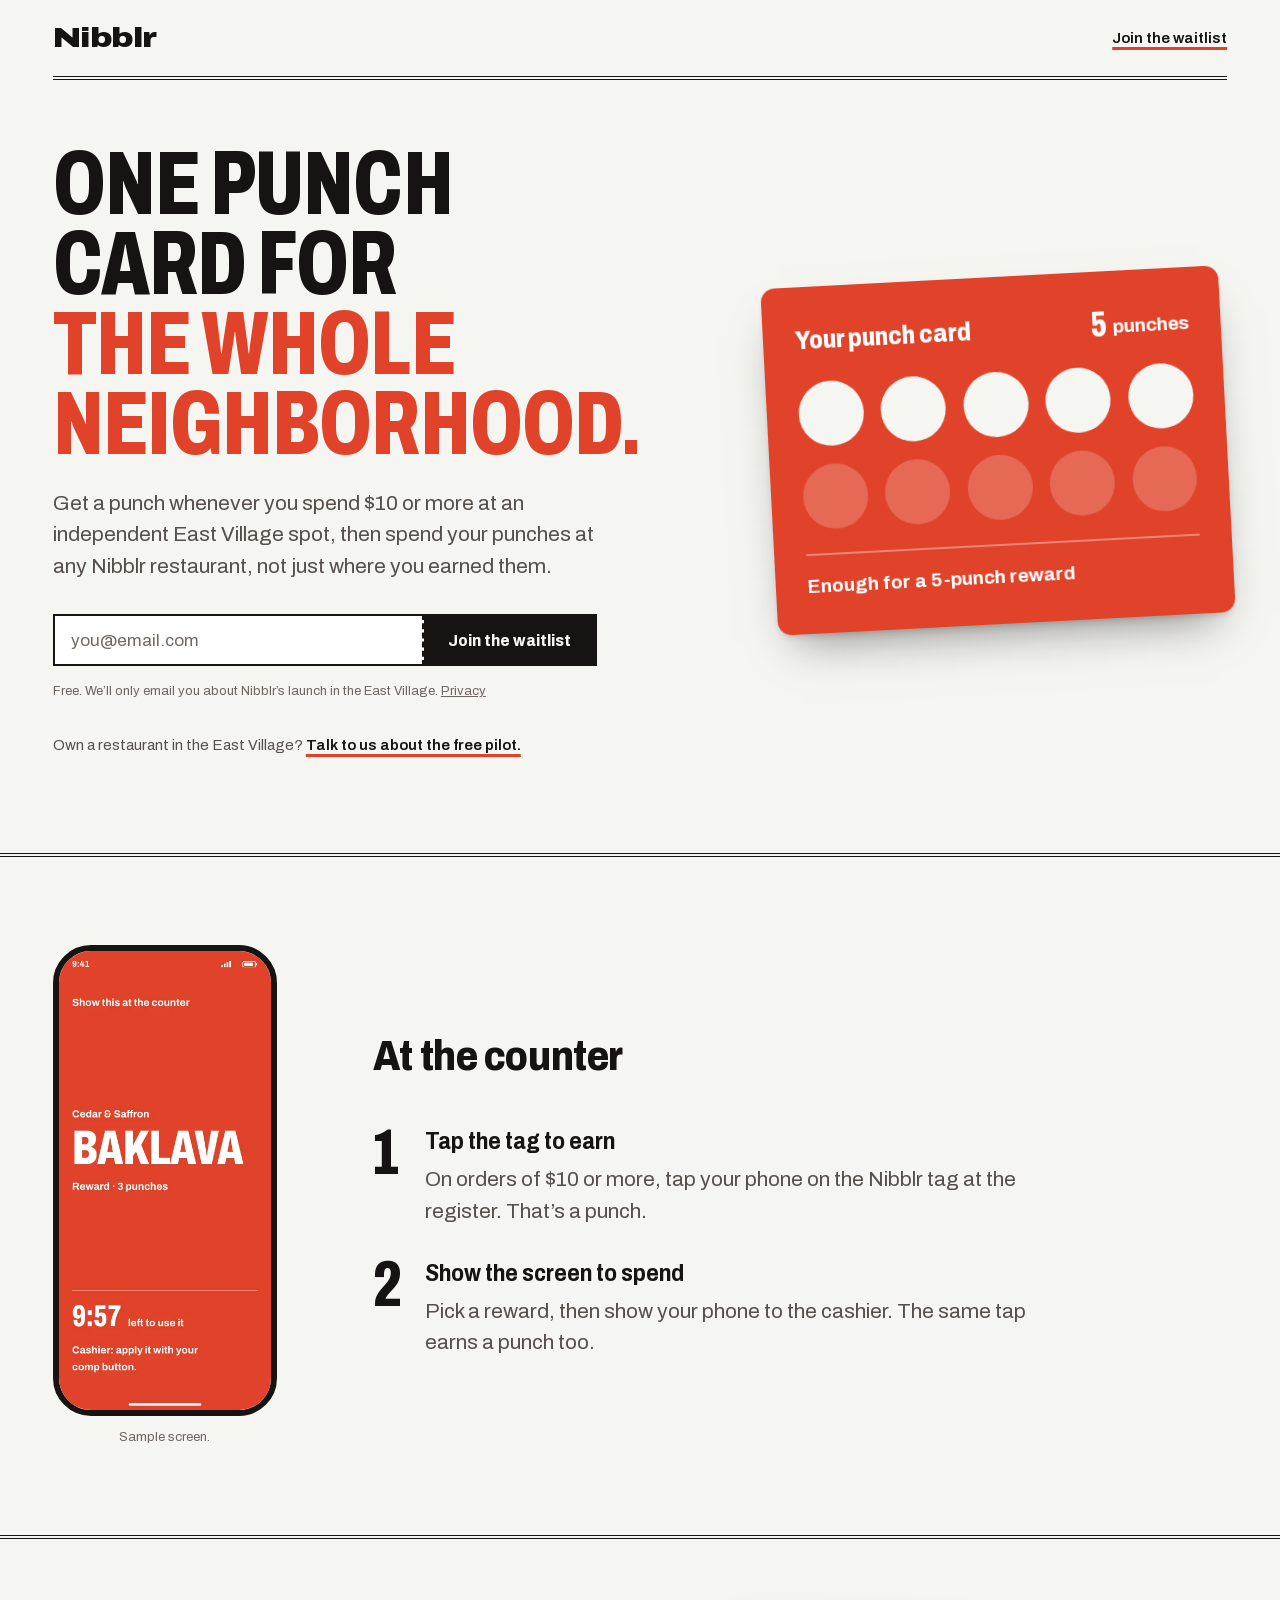
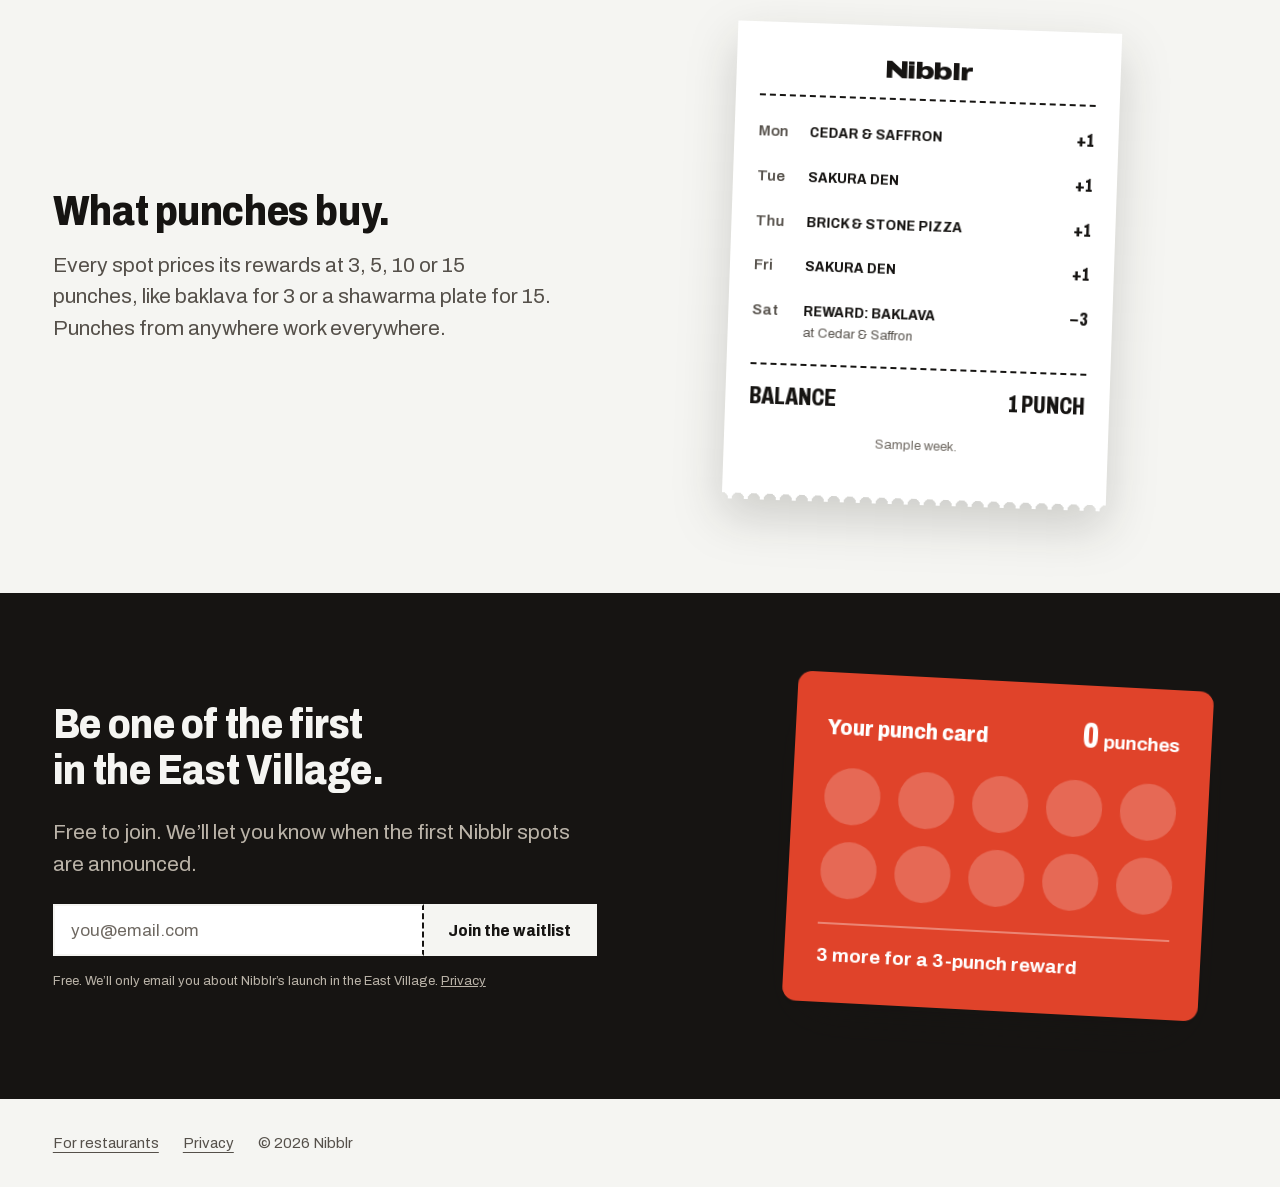
==== index.html @ 8cb753a4 "New share images for the homepage and restaurants page" ====
<!DOCTYPE html>
<html lang="en">
  <head>
    <meta charset="UTF-8" />
    <meta name="viewport" content="width=device-width, initial-scale=1.0" />
    <title>Nibblr — One punch card for the whole neighborhood</title>
    <link rel="icon" type="image/svg+xml" href="data:image/svg+xml,<svg xmlns='http://www.w3.org/2000/svg' viewBox='0 0 32 32'><rect width='32' height='32' rx='6' fill='%23e0432a'/><circle cx='11' cy='16' r='4.5' fill='%23f5f5f2'/><circle cx='21' cy='16' r='4.5' fill='%23f5f5f2' fill-opacity='.35'/></svg>" />
    <meta name="description" content="One punch card for the East Village's independent restaurants. Get a punch every visit and spend your punches at any Nibblr spot. Join the waitlist." />
    <meta property="og:type" content="website" />
    <meta property="og:url" content="https://joinnibblr.com/" />
    <meta property="og:title" content="Nibblr: one punch card for the whole neighborhood" />
    <meta property="og:description" content="Get a punch every visit and spend your punches at any Nibblr spot in the East Village. Join the waitlist." />
    <meta property="og:image" content="https://joinnibblr.com/share.png?v=3" />
    <meta property="og:image:width" content="1200" />
    <meta property="og:image:height" content="630" />
    <meta property="og:image:alt" content="Nibblr: one punch card for the whole neighborhood. A tomato-red punch card with 5 of 10 punches, enough for a 5-punch reward." />
    <meta name="twitter:card" content="summary_large_image" />
    <meta name="twitter:image:alt" content="Nibblr: one punch card for the whole neighborhood. A tomato-red punch card with 5 of 10 punches, enough for a 5-punch reward." />
    <meta name="theme-color" content="#f5f5f2" />
    <link rel="preload" href="fonts/archivo-var-latin.woff2" as="font" type="font/woff2" crossorigin />
    <link rel="stylesheet" href="site.css" />
  </head>
  <body>
    <svg width="0" height="0" style="position:absolute" aria-hidden="true">
      <defs>
        <symbol id="i-check" viewBox="0 0 24 24"><path d="M4.5 12.5l5 5 10-11" fill="none" stroke="currentColor" stroke-width="2.6" stroke-linecap="square"/></symbol>
        <symbol id="i-alert" viewBox="0 0 24 24"><g fill="none" stroke="currentColor" stroke-width="2.4"><circle cx="12" cy="12" r="9.5"/><path d="M12 6.5v7M12 16v2"/></g></symbol>
        <symbol id="i-arrow" viewBox="0 0 24 24"><path d="M4 12h15M13 6l6 6-6 6" fill="none" stroke="currentColor" stroke-width="2.4" stroke-linecap="square"/></symbol>
      </defs>
    </svg>

    <header class="wrap site-nav">
      <a class="wordmark" href="/">Nibblr</a>
      <a class="link" href="#waitlist">Join the waitlist</a>
    </header>

    <main>
      <section class="wrap hero" aria-labelledby="hero-title">
        <div class="hero-copy">
          <h1 class="t-display" id="hero-title">One punch card for <em>the whole neighborhood.</em></h1>
          <p class="t-lead">Get a punch whenever you spend $10 or more at an independent East Village spot, then spend your punches at any Nibblr restaurant, not just where you earned them.</p>

          <!-- Waitlist: email only, then one optional question, then a share link.
               Both steps post to Formspark in the background and share the sign-up's code. -->
          <div class="hero-form waitlist" id="waitlist" data-waitlist>
            <form class="waitlist-step wl-form" action="https://submit-form.com/71qjJs8oy" method="POST" novalidate>
              <p class="t-h4 wl-heading" hidden></p>
              <div>
                <label class="label visually-hidden" for="wl-email">Email</label>
                <div class="slip">
                  <input class="input" id="wl-email" type="email" name="email" autocomplete="email" placeholder="you@email.com" required />
                  <button class="btn btn-primary" type="submit">Join the waitlist</button>
                </div>
              </div>
              <!-- Spam honeypot: hidden from people, filled in by bots -->
              <input type="checkbox" name="_honeypot" style="display:none" tabindex="-1" autocomplete="off" />
              <p class="error-msg form-error" role="alert" hidden><svg aria-hidden="true"><use href="#i-alert"/></svg><span></span></p>
              <p class="t-fine">Free. We’ll only email you about Nibblr’s launch in the East Village. <a href="privacy.html">Privacy</a></p>
            </form>

            <form class="waitlist-step wl-spots" action="https://submit-form.com/71qjJs8oy" method="POST" novalidate hidden>
              <div class="notice" role="status">
                <span class="tick"><svg aria-hidden="true"><use href="#i-check"/></svg></span>
                <div><p class="t-h4">You’re in.</p><p class="t-small muted">One quick question to help us pick the first spots:</p></div>
              </div>
              <div class="field">
                <label class="label" for="wl-spots">Which East Village spots do you already go to?</label>
                <div class="slip">
                  <input class="input" id="wl-spots" type="text" name="spots" placeholder="Name 2 or 3" maxlength="300" required />
                  <button class="btn btn-primary" type="submit">Send</button>
                </div>
              </div>
              <p class="error-msg form-error" role="alert" hidden><svg aria-hidden="true"><use href="#i-alert"/></svg><span></span></p>
              <p><button class="link-button wl-skip" type="button">Skip</button></p>
            </form>

            <div class="waitlist-step wl-joined" hidden>
              <div class="notice" role="status">
                <span class="tick"><svg aria-hidden="true"><use href="#i-check"/></svg></span>
                <div><p class="t-h4">You’re all set.</p><p class="t-small muted">We’ll email you when the first spots are announced.</p></div>
              </div>
              <div class="field">
                <label class="label" for="wl-share">Invite friends who eat around here</label>
                <div class="slip">
                  <input id="wl-share" class="input wl-share-url" type="text" readonly />
                  <button class="btn btn-primary wl-share-button" type="button">Copy</button>
                </div>
              </div>
              <p><button class="link-button wl-reset" type="button">Not you? Sign up with a different email</button></p>
            </div>
          </div>

          <p class="hero-owner">Own a restaurant in the East Village? <a class="link" href="restaurants.html">Talk to us about the free pilot.</a></p>
        </div>

        <div class="hero-card">
          <button class="card-button" type="button" disabled aria-label="Add a punch to the sample card">
            <span class="punch-card is-tilted">
              <span class="pc-head"><span class="pc-title">Your punch card</span><span class="pc-count num"><b data-count>5</b>punches</span></span>
              <span class="pc-grid" aria-hidden="true">
                <span class="punch is-filled"></span><span class="punch is-filled"></span><span class="punch is-filled"></span><span class="punch is-filled"></span><span class="punch is-filled is-new is-showcase"></span>
                <span class="punch"></span><span class="punch"></span><span class="punch"></span><span class="punch"></span><span class="punch"></span>
              </span>
              <span class="pc-foot"><span data-foot>Enough for a 5-punch reward</span></span>
            </span>
          </button>
          <p class="visually-hidden" aria-live="polite" data-card-status>Sample punch card: 5 of 10 punches. Enough for a 5-punch reward.</p>
          <script>
            // The hero card plays the app's punch moment on load (one punch short, then the stamp lands,
            // the total rolls up and the footer crossfades), then lets visitors stamp it themselves:
            // any press on the card punches the next hole in order, up to a full card. Wording and timings
            // follow the app (see site.css tokens).
            (function () {
              var button = document.currentScript.previousElementSibling.previousElementSibling;
              var status = document.currentScript.previousElementSibling;
              var holes = Array.prototype.slice.call(button.querySelectorAll('.punch'));
              var count = button.querySelector('[data-count]');
              var foot = button.querySelector('[data-foot]');
              var tiers = [3, 5, 10, 15];
              var css = getComputedStyle(document.documentElement);
              var ms = function (name) { return parseFloat(css.getPropertyValue(name)); };
              var reduced = matchMedia('(prefers-reduced-motion: reduce)').matches;

              // Like the app: "Enough for…" when a punch has just reached a reward level; otherwise the next level.
              function footerFor(n, justLanded) {
                if (justLanded && tiers.indexOf(n) !== -1) return 'Enough for a ' + n + '-punch reward';
                var next = tiers.filter(function (t) { return t > n; })[0];
                return next ? (next - n) + ' more for a ' + next + '-punch reward' : 'Enough for any reward';
              }
              function rollTo(n) {
                count.innerHTML = '<span class="roll"><span class="roll-out">' + (n - 1) +
                  '</span><span class="roll-in">' + n + '</span></span>';
              }
              // The footer changes once the presses pause, so rapid taps show one change, not several.
              var footTimer = null;
              function settleFooter(n, wait) {
                clearTimeout(footTimer);
                footTimer = setTimeout(function () {
                  var text = footerFor(n, true);
                  if (foot.textContent === text) return;
                  foot.style.opacity = '0';
                  setTimeout(function () { foot.textContent = text; foot.style.opacity = '1'; }, ms('--dur-footer-crossfade') / 2);
                }, wait);
              }
              function describe(n) {
                return n >= holes.length ? 'Sample punch card is full: ' + n + ' punches. ' + footerFor(n, true) + '.'
                                         : 'Sample punch card: ' + n + ' of ' + holes.length + ' punches. ' + footerFor(n, true) + '.';
              }
              // Until the visitor's first tap, the next hole keeps glowing so the card reads as tappable.
              // After that it glows a few times: after each tap, and whenever the card is hovered or focused
              // (only if it isn't already glowing, so nothing restarts mid-glow).
              function invite() {
                var next = button.querySelector('.punch.is-next');
                if (!next || button.disabled) return;
                if (next.classList.contains('is-inviting') && next.getAnimations && next.getAnimations().length) return;
                next.classList.remove('is-inviting');
                void next.offsetWidth;
                next.classList.add('is-inviting');
              }
              function markNext(n) {
                holes.forEach(function (h, i) {
                  h.classList.toggle('is-next', i === n);
                  h.classList.remove('is-inviting');
                });
                invite();
              }
              button.addEventListener('pointerenter', invite);
              button.addEventListener('focus', invite);

              var punches = Number(count.textContent);

              // 1. The opening moment: start one short, then the stamp lands.
              count.textContent = String(punches - 1);
              foot.textContent = footerFor(punches - 1);
              var impact = ms('--delay-stamp-showcase') +
                (reduced ? ms('--dur-stamp-reduced') : ms('--dur-stamp-showcase') * ms('--stamp-impact'));
              var settled = ms('--delay-stamp-showcase') + (reduced ? ms('--dur-stamp-reduced') : ms('--dur-stamp-showcase'));
              setTimeout(function () { rollTo(punches); settleFooter(punches, 0); }, impact);

              // 2. Then the card is the visitor's to stamp.
              setTimeout(function () {
                button.disabled = false;
                markNext(punches);
              }, settled);

              button.classList.add('is-untapped');
              button.addEventListener('click', function () {
                button.classList.remove('is-untapped');
                if (punches >= holes.length) return;
                var hole = holes[punches];
                punches += 1;
                hole.classList.remove('is-showcase', 'is-new', 'is-tapped');
                void hole.offsetWidth; // restart the stamp
                hole.classList.add('is-filled', 'is-tapped');
                setTimeout(function () { rollTo(punches); }, reduced ? 0 : ms('--dur-stamp') * 0.5);
                settleFooter(punches, ms('--dur-footer-wait'));
                markNext(punches);
                status.textContent = describe(punches);
                if (punches >= holes.length) {
                  button.disabled = true;
                  button.setAttribute('aria-label', 'The sample punch card is full');
                }
              });
            })();
          </script>
        </div>
      </section>

      <section class="section how" aria-labelledby="how-title">
        <div class="wrap">
          <div class="how-grid">
            <div class="how-copy">
              <h2 class="t-h2" id="how-title">At the counter</h2>
              <ol class="steps">
                <li class="step">
                  <h3 class="t-menu">Tap the tag to earn</h3>
                  <p>On orders of $10 or more, tap your phone on the Nibblr tag at the register. That’s a punch.</p>
                </li>
                <li class="step">
                  <h3 class="t-menu">Show the screen to spend</h3>
                  <p>Pick a reward, then show your phone to the cashier. The same tap earns a punch too.</p>
                </li>
              </ol>
            </div>
            <figure class="screen-figure">
              <picture class="screen-slot">
                <img src="images/screen-reward.webp" width="390" height="844" loading="lazy" alt="Sample app screen: the counter screen, all tomato red, showing a Baklava reward from Cedar &amp; Saffron for 3 punches, 9:57 left to use it" />
              </picture>
              <figcaption class="t-fine">Sample screen.</figcaption>
            </figure>
          </div>
        </div>
      </section>

      <section class="section" aria-labelledby="rewards-title">
        <div class="wrap rewards">
          <div class="section-head">
            <h2 class="t-h2" id="rewards-title">What punches buy.</h2>
            <p class="t-lead">Every spot prices its rewards at 3, 5, 10 or 15 punches, like baklava for 3 or a shawarma plate for 15. Punches from anywhere work everywhere.</p>
          </div>
          <figure class="receipt-object" aria-label="Sample receipt: one diner’s week, four punches earned at three spots, three spent on baklava, balance 1 punch">
            <div class="receipt">
              <div class="receipt-head"><span class="wordmark" aria-hidden="true">Nibblr</span></div>
              <table class="receipt-lines"><tbody>
                <tr><td class="day">Mon</td><td class="item">Cedar &amp; Saffron</td><td class="amt num">+1</td></tr>
                <tr><td class="day">Tue</td><td class="item">Sakura Den</td><td class="amt num">+1</td></tr>
                <tr><td class="day">Thu</td><td class="item">Brick &amp; Stone Pizza</td><td class="amt num">+1</td></tr>
                <tr><td class="day">Fri</td><td class="item">Sakura Den</td><td class="amt num">+1</td></tr>
                <tr class="is-reward"><td class="day">Sat</td><td class="item">Reward: Baklava<small>at Cedar &amp; Saffron</small></td><td class="amt num">−3</td></tr>
              </tbody></table>
              <p class="receipt-total"><span>Balance</span><span class="num">1 punch</span></p>
              <p class="receipt-foot">Sample week.</p>
            </div>
          </figure>
        </div>
      </section>

      <section class="band" aria-labelledby="closing-title">
        <div class="wrap band-inner">
          <div class="band-copy">
            <h2 class="t-h2" id="closing-title">Be one of the first in the East Village.</h2>
            <p class="t-lead muted">Free to join. We’ll let you know when the first Nibblr spots are announced.</p>
            <div class="band-form waitlist" id="waitlist-band" data-waitlist>
            <form class="waitlist-step wl-form" action="https://submit-form.com/71qjJs8oy" method="POST" novalidate>
              <div>
                <label class="label visually-hidden" for="band-email">Email</label>
                <div class="slip">
                  <input class="input" id="band-email" type="email" name="email" autocomplete="email" placeholder="you@email.com" required />
                  <button class="btn btn-primary" type="submit">Join the waitlist</button>
                </div>
              </div>
              <!-- Spam honeypot: hidden from people, filled in by bots -->
              <input type="checkbox" name="_honeypot" style="display:none" tabindex="-1" autocomplete="off" />
              <p class="error-msg form-error" role="alert" hidden><svg aria-hidden="true"><use href="#i-alert"/></svg><span></span></p>
              <p class="t-fine">Free. We’ll only email you about Nibblr’s launch in the East Village. <a href="privacy.html">Privacy</a></p>
            </form>

            <form class="waitlist-step wl-spots" action="https://submit-form.com/71qjJs8oy" method="POST" novalidate hidden>
              <div class="notice" role="status">
                <span class="tick"><svg aria-hidden="true"><use href="#i-check"/></svg></span>
                <div><p class="t-h4">You’re in.</p><p class="t-small muted">One quick question to help us pick the first spots:</p></div>
              </div>
              <div class="field">
                <label class="label" for="band-spots">Which East Village spots do you already go to?</label>
                <div class="slip">
                  <input class="input" id="band-spots" type="text" name="spots" placeholder="Name 2 or 3" maxlength="300" required />
                  <button class="btn btn-primary" type="submit">Send</button>
                </div>
              </div>
              <p class="error-msg form-error" role="alert" hidden><svg aria-hidden="true"><use href="#i-alert"/></svg><span></span></p>
              <p><button class="link-button wl-skip" type="button">Skip</button></p>
            </form>

            <div class="waitlist-step wl-joined" hidden>
              <div class="notice" role="status">
                <span class="tick"><svg aria-hidden="true"><use href="#i-check"/></svg></span>
                <div><p class="t-h4">You’re all set.</p><p class="t-small muted">We’ll email you when the first spots are announced.</p></div>
              </div>
              <div class="field">
                <label class="label" for="band-share">Invite friends who eat around here</label>
                <div class="slip">
                  <input id="band-share" class="input wl-share-url" type="text" readonly />
                  <button class="btn btn-primary wl-share-button" type="button">Copy</button>
                </div>
              </div>
              <p><button class="link-button wl-reset" type="button">Not you? Sign up with a different email</button></p>
            </div>
          </div>
          </div>
          <div class="band-card">
            <div class="punch-card is-tilted" role="img" aria-label="An empty Nibblr punch card, ready for its first punch">
              <div class="pc-head"><span class="pc-title">Your punch card</span><span class="pc-count num"><b>0</b>punches</span></div>
              <ol class="pc-grid" aria-hidden="true"><li class="punch"></li><li class="punch"></li><li class="punch"></li><li class="punch"></li><li class="punch"></li><li class="punch"></li><li class="punch"></li><li class="punch"></li><li class="punch"></li><li class="punch"></li></ol>
              <div class="pc-foot"><span>3 more for a 3-punch reward</span></div>
            </div>
          </div>
        </div>
      </section>
    </main>

    <footer class="site-foot">
      <div class="wrap">
        <a href="restaurants.html">For restaurants</a>
        <a href="privacy.html">Privacy</a>
        <span>© 2026 Nibblr</span>
      </div>
    </footer>

    <script>
      (function () {
        // Every sign-up form on the page ([data-waitlist]) shares this logic and stays in sync:
        // sign up in one and both show your share link.
        var widgets = Array.prototype.slice.call(document.querySelectorAll('[data-waitlist]'));
        var STORAGE_KEY = 'nibblr_waitlist_code';
        var email = '';
        var code = '';

        // A short random code per sign-up. It labels the rows in the sheet and
        // goes in the person's share link, so their friends' sign-ups point back to them.
        function newCode() {
          var alphabet = 'abcdefghjkmnpqrstuvwxyz23456789';
          var bytes = new Uint8Array(6);
          crypto.getRandomValues(bytes);
          var result = '';
          for (var i = 0; i < bytes.length; i++) result += alphabet[bytes[i] % alphabet.length];
          return result;
        }

        function storedCode() {
          try { return localStorage.getItem(STORAGE_KEY); } catch (e) { return null; }
        }

        // Who sent this visitor: a friend's code or a channel like flyer-1stave.
        function refFromLink() {
          var ref = new URLSearchParams(location.search).get('ref') || '';
          ref = ref.toLowerCase().replace(/[^a-z0-9-]/g, '').slice(0, 40);
          return ref === storedCode() ? '' : ref;
        }

        // A visible message for an empty or malformed field, next to the browser's own hint.
        function showInvalid(target, message) {
          var error = target.querySelector('.form-error');
          error.querySelector('span').textContent = message;
          error.hidden = false;
          var field = target.querySelector('.input:invalid');
          if (field) { field.setAttribute('aria-invalid', 'true'); field.focus(); }
        }

        // Posts to Formspark as JSON; the button shows progress and errors appear under it.
        function send(target, data, busyLabel) {
          var button = target.querySelector('button[type=submit]');
          var error = target.querySelector('.form-error');
          var errorText = error.querySelector('span');
          var label = button.textContent;
          button.disabled = true;
          button.setAttribute('aria-busy', 'true'); // looks busy, not unavailable
          button.textContent = busyLabel;
          error.hidden = true;
          return fetch(target.action, {
            method: 'POST',
            headers: { 'Content-Type': 'application/json', Accept: 'application/json' },
            body: JSON.stringify(data)
          })
            .then(function (response) {
              if (!response.ok) throw new Error('HTTP ' + response.status);
            })
            .finally(function () { button.removeAttribute('aria-busy'); })
            .catch(function (err) {
              errorText.textContent = "That didn't go through. Please try again, or email hello@joinnibblr.com.";
              error.hidden = false;
              button.disabled = false;
              button.textContent = label;
              throw err;
            });
        }

        function part(widget, name) { return widget.querySelector(name); }

        function showOnly(widget, step) {
          ['.wl-form', '.wl-spots', '.wl-joined'].forEach(function (name) {
            part(widget, name).hidden = name !== step;
          });
        }

        // Every form on the page switches to the share link.
        function showJoinedEverywhere(withCode) {
          widgets.forEach(function (widget) {
            var shareButton = part(widget, '.wl-share-button');
            part(widget, '.wl-share-url').value = 'https://joinnibblr.com/?ref=' + withCode;
            if (navigator.share) shareButton.textContent = 'Share';
            showOnly(widget, '.wl-joined');
            widget.classList.add('done');
          });
        }

        widgets.forEach(function (widget) {
          var form = part(widget, '.wl-form');
          var spotsForm = part(widget, '.wl-spots');
          var shareUrl = part(widget, '.wl-share-url');
          var shareButton = part(widget, '.wl-share-button');

          // Clear an error message as soon as the field is fixed.
          widget.querySelectorAll('.input').forEach(function (field) {
            field.addEventListener('input', function () {
              if (!field.validity.valid) return;
              field.removeAttribute('aria-invalid');
              var error = field.form && field.form.querySelector('.form-error');
              if (error) error.hidden = true;
            });
          });

          shareButton.addEventListener('click', function () {
            if (navigator.share) {
              navigator.share({ title: 'Nibblr', text: 'Join me on the Nibblr waitlist', url: shareUrl.value })
                .catch(function () {});
              return;
            }
            shareUrl.select();
            var copied = navigator.clipboard
              ? navigator.clipboard.writeText(shareUrl.value)
              : Promise.resolve(document.execCommand('copy'));
            copied.then(function () { shareButton.textContent = 'Copied'; }).catch(function () {});
          });

          form.addEventListener('submit', function (event) {
            event.preventDefault();
            if (!form.checkValidity()) {
              showInvalid(form, 'Enter your email address, like name@example.com.');
              return;
            }
            email = form.elements.email.value.trim();
            code = newCode();
            var data = { email: email, ref: refFromLink(), code: code };
            if (form.elements._honeypot.checked) data._honeypot = 'on';
            send(form, data, 'Joining…').then(function () {
              form.querySelector('button[type=submit]').textContent = 'Join the waitlist';
              form.querySelector('button[type=submit]').disabled = false;
              try { localStorage.setItem(STORAGE_KEY, code); } catch (e) {}
              // This form asks the follow-up question; any other form goes straight to the share link.
              widgets.forEach(function (other) {
                if (other === widget) return;
                part(other, '.wl-share-url').value = 'https://joinnibblr.com/?ref=' + code;
                showOnly(other, '.wl-joined');
                other.classList.add('done');
              });
              showOnly(widget, '.wl-spots');
              widget.classList.add('done');
              widget.scrollIntoView({ block: 'center', behavior: 'smooth' });
            }, function () {});
          });

          spotsForm.addEventListener('submit', function (event) {
            event.preventDefault();
            if (!spotsForm.checkValidity()) {
              showInvalid(spotsForm, 'Name a spot or two, or skip this question.');
              return;
            }
            var data = { email: email, code: code, spots: spotsForm.elements.spots.value.trim() };
            send(spotsForm, data, 'Sending…').then(function () { showJoinedEverywhere(code); }, function () {});
          });

          part(widget, '.wl-skip').addEventListener('click', function () {
            showJoinedEverywhere(code);
          });
        });

        // "Not you?": forget this browser's sign-up and show the forms again.
        widgets.forEach(function (widget) {
          part(widget, '.wl-reset').addEventListener('click', function () {
            try { localStorage.removeItem(STORAGE_KEY); } catch (e) {}
            email = ''; code = '';
            widgets.forEach(function (w) {
              w.querySelectorAll('form').forEach(function (f) { f.reset(); });
              w.querySelectorAll('.form-error').forEach(function (e) { e.hidden = true; });
              w.querySelectorAll('button[type=submit]').forEach(function (b) { b.disabled = false; });
              showOnly(w, '.wl-form');
              w.classList.remove('done');
            });
            widget.querySelector('.wl-form .input').focus();
          });
        });

        // A friend's share link (a 6-character code, unlike channel tags such as
        // flyer-1stave) gets a welcome above the first form.
        var invited = document.querySelector('.wl-heading');
        if (invited && !storedCode() && /^[a-z2-9]{6}$/.test(refFromLink())) {
          invited.textContent = "You're invited. Join the waitlist below.";
          invited.hidden = false;
        }

        // Already signed up on this browser: show their link instead of the forms.
        if (storedCode()) showJoinedEverywhere(storedCode());
      })();
    </script>

    <script>
      // The receipt prints once as it scrolls into view (see .is-printing in site.css):
      // the feed takes one step of --gap-receipt-line per printed line.
      (function () {
        var receipt = document.querySelector('.receipt-object');
        if (!receipt || !('IntersectionObserver' in window)) return;
        if (matchMedia('(prefers-reduced-motion: reduce)').matches) return;
        var parts = [receipt.querySelector('.receipt-head')]
          .concat(Array.prototype.slice.call(receipt.querySelectorAll('.receipt-lines tr')))
          .concat([receipt.querySelector('.receipt-total'), receipt.querySelector('.receipt-foot')]);
        var css = getComputedStyle(document.documentElement);
        var gap = parseFloat(css.getPropertyValue('--gap-receipt-line'));
        receipt.style.setProperty('--receipt-print-time', (parts.length * gap) + 'ms');
        receipt.classList.add('is-ready');
        var seen = new IntersectionObserver(function (entries) {
          if (!entries[0].isIntersecting) return;
          receipt.classList.add('is-printing');
          seen.disconnect();
        }, { threshold: 0.45 });
        seen.observe(receipt);
      })();
    </script>
    <!-- Cloudflare Web Analytics: counts visits, no cookies -->
    <script type="module" src="https://static.cloudflareinsights.com/beacon.min.js" data-cf-beacon='{"token": "28426744a4f84bf8960464baaa427e53"}'></script>
  </body>
</html>
---- site.css ----
/* Nibblr site styles. Tokens and components come from the Nibblr style guide
   (nibblr-app/nibblr-design). Change tokens there first, then copy them here. */

/* ==========================================================================
   NIBBLR DESIGN TOKENS · v1 · 2026-11-21
   Source of truth for every Nibblr page and the app. Build with these;
   never add raw values. If a token is missing, add it here first.
   ========================================================================== */

@font-face {
  font-family: "Archivo";
  font-style: normal;
  font-weight: 100 900;
  font-stretch: 62% 125%;
  font-display: swap;
  src: url("fonts/archivo-var-latin.woff2") format("woff2");
}

:root {
  color-scheme: light; /* the website is always paper and ink; dark tokens live in the style guide for the app */

  /* ── Colour primitives (never use these directly in components) ── */
  --tomato-500: #e0432a;   /* the brand: the punch card */
  --tomato-600: #c0361d;   /* tomato as small text on light */
  --tomato-300: #ff7a5c;   /* tomato as small text on dark */
  --paper-50:   #ffffff;
  --paper-100:  #f5f5f2;   /* newsprint white */
  --paper-200:  #ebebe7;
  --paper-300:  #d6d2c8;
  --ink-900:    #161412;   /* menu ink */
  --ink-800:    #1f1c19;
  --ink-850:    #0e0d0c;
  --ink-700:    #34302c;
  --ink-600:    #3a3631;
  --stone-600:  #55504a;
  --stone-500:  #6e6861;
  --stone-400:  #9a938a;
  --stone-300:  #bab3a8;
  --chalk-100:  #f3f1ea;
  --green-700:  #1d6b43;
  --green-300:  #5fc48c;
  --crimson-700:#a8261b;
  --crimson-300:#ff8a7a;

  /* ── Semantic colour · light (default) ── */
  --color-bg:            var(--paper-100);  /* page */
  --color-surface:       var(--paper-50);   /* inputs, raised panels */
  --color-sunk:          var(--paper-200);  /* disabled fields, code wells */
  --color-text:          var(--ink-900);    /* 17.0:1 on bg */
  --color-text-muted:    var(--stone-600);  /*  7.4:1 on bg */
  --color-text-subtle:   var(--stone-500);  /*  5.1:1 on bg · placeholders, fine print */
  --color-rule:          var(--ink-900);    /* ink rules, control borders */
  --color-rule-soft:     var(--paper-300);  /* hairlines inside lists */
  --color-brand:         var(--tomato-500); /* the card and one headline phrase only */
  --color-brand-text:    var(--tomato-600); /*  5.1:1 on bg · small tomato text */
  --color-on-brand:      var(--paper-50);   /*  4.2:1 · LARGE text only (≥24px, or ≥19px bold) */
  --color-action:        var(--ink-900);    /* primary button fill */
  --color-action-hover:  var(--ink-700);
  --color-on-action:     var(--paper-100);
  --color-band:          var(--ink-900);    /* ink band sections */
  --color-on-band:       var(--paper-100);
  --color-on-band-muted: var(--stone-300);
  --color-on-band-error: var(--crimson-300); /* error text on the ink band */
  --color-success:       var(--green-700);
  --color-danger:        var(--crimson-700);
  --color-focus:         var(--tomato-500); /* 3.9:1 on bg, meets 3:1 for focus rings */
  --punch-filled:        var(--paper-100);         /* an earned punch (same in dark mode) */
  --punch-empty:         rgb(255 255 255 / 0.2);   /* an open slot: a soft tint, no outline */
  --color-device:        var(--ink-900);       /* the flat bezel around app screenshots */
  --device-bezel:        6px;
  --color-on-brand-rule: rgb(255 255 255 / 0.35);  /* the rule above the card's footer line */
  --color-band-accent:   var(--tomato-300);        /* ticks and accents on the ink band */
  --color-band-action-hover: var(--paper-50);      /* primary button hover on the ink band */
  --shadow-card: 0 1.5rem 2.75rem -1.25rem rgb(22 20 18 / 0.5), 0 0.25rem 0.5rem -0.25rem rgb(22 20 18 / 0.25);

  /* ── Type ── */
  --font-sans: "Archivo", ui-sans-serif, system-ui, -apple-system, "Segoe UI", sans-serif;
  --font-code: ui-monospace, "SF Mono", Menlo, monospace;  /* documentation only: token names */
  --stretch-condensed: 68%;   /* headlines, menu caps */
  --stretch-semi:      86%;   /* menu items, buttons */
  --stretch-normal:    100%;  /* body */
  --stretch-wide:      125%;  /* wordmark only */

  --text-display: clamp(2.5rem, 1.2rem + 5.6vw, 6rem);     /* hero headline */
  --text-h1:      clamp(2.5rem, 1.7rem + 3.2vw, 4.25rem);   /* page title */
  --text-h2:      clamp(1.875rem, 1.5rem + 1.4vw, 2.625rem); /* section: sentence case, semi-condensed */
  --text-h3:      1.5rem;                                     /* group, card title */
  --text-h4:      1.125rem;                                   /* label-weight heading */
  --text-menu:    1.375rem;                                   /* reward rows, step titles */
  --text-lead:    clamp(1.125rem, 1.05rem + 0.35vw, 1.3125rem);
  --text-body:    1.0625rem;  /* 17px */
  --text-small:   0.9375rem;  /* 15px */
  --text-fine:    0.8125rem;  /* 13px */
  --text-wordmark:   1.75rem;                               /* nav wordmark */
  --text-card-title: clamp(var(--text-card), 6.4cqi, 1.875rem); /* "Your punch card": scales with the card itself, never below 19px */
  --text-card:       1.1875rem;  /* 19px bold: the smallest text allowed on tomato */
  --text-num-sm:  1.5rem;   /* compact card count */
  --text-num-md:  1.75rem;  /* menu prices */
  --text-num-lg:  2.25rem;  /* card count */
  --text-num-xl:  3.5rem;   /* step numbers */

  --leading-display: 0.88;
  --leading-heading: 0.95;
  --leading-snug:    1.2;
  --leading-body:    1.6;
  --leading-tight:   1.1;   /* card title */
  --leading-ui:      1.3;   /* label-weight headings */
  --leading-small:   1.5;   /* lead and small text */
  --leading-fine:    1.45;  /* fine print, tags */
  --leading-numeral: 0.82;  /* step numbers */

  --tracking-display: -0.01em;
  --tracking-wordmark:-0.02em;

  /* ── Space (4px base) ── */
  --space-1: 0.25rem;  /*   4 */
  --space-2: 0.5rem;   /*   8 */
  --space-3: 0.75rem;  /*  12 */
  --space-4: 1rem;     /*  16 */
  --space-5: 1.5rem;   /*  24 */
  --space-6: 2rem;     /*  32 */
  --space-7: 3rem;     /*  48 */
  --space-8: 4rem;     /*  64 */
  --space-9: 6rem;     /*  96 */
  --space-10: 8rem;    /* 128 */
  --space-section: clamp(3.5rem, 2.4rem + 4vw, 5.5rem); /* tightened 2026-11-22 */
  --gutter:        clamp(1.25rem, 0.5rem + 3.5vw, 4.5rem);
  --page-max:      75rem;   /* 1200 */
  --measure:       66ch;
  --measure-narrow: 34rem;  /* hero sub-line and sign-up form */

  /* ── Shape ── */
  --radius-0:    0;         /* controls, panels, menus: printed edges */
  --radius-card: 0.875rem;  /* the punch card (a real card has round corners) */
  --radius-card-sm: 0.625rem; /* the compact punch card */
  --radius-full: 999px;     /* punches */
  --radius-device: 2rem;    /* app screenshots: a phone screen's corners */
  --border-control: 2px solid var(--color-rule);
  --border-panel:   3px solid var(--color-rule);
  --rule-double:    4px double var(--color-rule);
  --rule-soft:      1px solid var(--color-rule-soft);
  --leader:         3px dotted var(--color-rule);
  --rule-perforation: 2px dashed var(--color-rule); /* order slip tear line */
  --border-tag:     1.5px solid currentColor;
  --focus-ring:     3px solid var(--color-focus);
  --focus-offset:   3px;   /* 2px on fields */
  --underline:      3px;   /* link underline thickness */
  --underline-offset: 0.28em;

  /* ── Punch card ── */
  --card-max:         34rem;
  --card-max-compact: 18rem;
  --card-max-phone:   20rem;  /* hero and closing cards on phones: room for the footer line at 19px */
  --card-pad:         clamp(1.25rem, 0.9rem + 1.6vw, 2rem);
  --card-pad-compact: var(--space-4);
  --punch-gap:        clamp(0.6rem, 0.35rem + 1vw, 1.1rem);
  --punch-gap-compact: var(--space-2);
  --card-tilt:        -3deg;  /* hero only */
  --card-tilt-band:    3deg;  /* closing card: leans the other way, so the page opens and closes in mirror */
  --card-max-band:    26rem;  /* closing card on desktop: a little smaller than the hero card */

  /* ── Receipt ── */
  --receipt-max:    24rem;
  --receipt-tilt:   2deg;     /* leans the other way from the card */
  --receipt-tooth:  16px;     /* width of one tear in the bottom edge */
  --shadow-receipt: 0 1.25rem 1.5rem rgb(22 20 18 / 0.18); /* drop-shadow, so it follows the torn edge */
  --gap-receipt-line:  140ms;  /* feed time per printed line: a steady rhythm */
  --dur-receipt-eject: 120ms;  /* the last bit of paper comes out a touch quicker */
  --dur-receipt-set:   420ms;  /* torn off and set down at its tilt */
  --delay-receipt:     150ms;  /* once it's in view */
  --shadow-receipt-printing: 0 0.5rem 0.75rem rgb(22 20 18 / 0.10); /* still in the printer: a shallow shadow */

  /* ── Icons ── */
  --icon-inline: 1.1em;    /* inside buttons and messages */
  --icon-md:     1.375rem; /* list ticks */
  --icon-lg:     1.5rem;   /* inside the success disc */
  --tick-disc:   2.75rem;  /* success disc */

  /* ── Controls ── */
  --control-h:    3.25rem;  /* 52px */
  --control-h-sm: 2.5rem;   /* 40px */
  --control-px:   1.5rem;

  /* ── Motion ── */
  --ease-out:   cubic-bezier(0.16, 1, 0.3, 1);   /* exponential out */
  --ease-stamp: var(--ease-out);                 /* its own name so the stamp can be tuned alone */
  --dur-fast:   140ms;
  --dur-base:   220ms;
  --dur-stamp:  420ms;
  /* The showcase stamp mirrors the app's punch moment (mobile/lib/constants/punch_animation_constants.dart) */
  --dur-stamp-showcase:   1500ms; /* stampTotal */
  --delay-stamp-showcase: 700ms;  /* the app's 500ms beat, plus time for the page to settle */
  --stamp-impact:         0.6;    /* impactAt (900ms) as a fraction of the stamp: count and footer update here */
  --dur-count-roll:       350ms;  /* countUpDuration */
  --dur-footer-crossfade: 360ms;  /* footerCrossfade: out over the first half, in over the second */
  --dur-stamp-reduced:    400ms;  /* reducedStampFade */
  --dur-footer-wait:      500ms;  /* the footer waits for presses to pause before it changes */
  --punch-next:           rgb(255 255 255 / 0.4); /* the bright peak of the pending glow */
  --dur-punch-pending:    1.6s;   /* a waiting punch gently pulses, as on the tag tap page (backend/static/tap.html) */
  --punch-pending-cycles: 3;      /* after the first tap, about 5 seconds, then it settles; before it, the glow repeats until tapped */
  --ease-in-cubic:  cubic-bezier(0.32, 0, 0.67, 0);
  --ease-out-cubic: cubic-bezier(0.33, 1, 0.68, 1);
  --opacity-disabled: 0.45;
  --opacity-busy:     0.8;
}


/* ==========================================================================
   BASE + COMPONENTS (all values come from the tokens above)
   ========================================================================== */
*, *::before, *::after { box-sizing: border-box; margin: 0; padding: 0; }
html { scroll-behavior: smooth; -webkit-text-size-adjust: 100%; }
@media (prefers-reduced-motion: reduce) { html { scroll-behavior: auto; } }
body {
  font-family: var(--font-sans);
  font-size: var(--text-body);
  line-height: var(--leading-body);
  font-stretch: var(--stretch-normal);
  background: var(--color-bg);
  color: var(--color-text);
  caret-color: var(--color-brand);
  -webkit-font-smoothing: antialiased;
  scrollbar-color: var(--color-text-subtle) var(--color-bg);
}
::selection { background: var(--color-text); color: var(--color-bg); }
h1, h2, h3, h4, p, li, figcaption { text-wrap: pretty; }
h1, h2 { text-wrap: balance; }
img, svg { display: block; max-width: 100%; }
a { color: inherit; }
:focus-visible { outline: var(--focus-ring); outline-offset: var(--focus-offset); }
.num { font-variant-numeric: tabular-nums lining-nums; }
.visually-hidden { position: absolute !important; width: 1px; height: 1px; overflow: hidden; clip: rect(0 0 0 0); white-space: nowrap; }
[hidden] { display: none !important; }

/* ── Type styles ── */
/* Condensed caps are the page's one shout: the hero (display) and page titles (h1) only. */
.t-display, .t-h1 {
  font-weight: 800;
  font-stretch: var(--stretch-condensed);
  text-transform: uppercase;
  letter-spacing: var(--tracking-display);
}
.t-display { font-size: var(--text-display); line-height: var(--leading-display); }
.t-h1      { font-size: var(--text-h1); line-height: var(--leading-heading); }
.t-display em, .t-h1 em { font-style: normal; color: var(--color-brand); }
/* Section headings speak at a normal volume: sentence case, semi-condensed, ink only. */
.t-h2 {
  font-size: var(--text-h2);
  line-height: var(--leading-tight);
  font-weight: 800;
  font-stretch: var(--stretch-semi);
  letter-spacing: var(--tracking-display);
}
.t-h2 em { font-style: normal; }
.t-h3 { font-size: var(--text-h3); line-height: var(--leading-snug); font-weight: 750; font-stretch: var(--stretch-semi); }
.t-h4 { font-size: var(--text-h4); line-height: var(--leading-ui); font-weight: 700; }
.t-menu { font-size: var(--text-menu); line-height: var(--leading-snug); font-weight: 700; font-stretch: var(--stretch-semi); }
.t-lead { font-size: var(--text-lead); line-height: var(--leading-small); }
.t-body { font-size: var(--text-body); }
.t-small { font-size: var(--text-small); line-height: var(--leading-small); }
.t-fine { font-size: var(--text-fine); line-height: var(--leading-fine); color: var(--color-text-subtle); }
.muted { color: var(--color-text-muted); }

/* ── Wordmark ── */
.wordmark {
  font-weight: 900;
  font-stretch: var(--stretch-wide);
  letter-spacing: var(--tracking-wordmark);
  font-size: var(--text-wordmark);
  line-height: 1;
  text-decoration: none;
  color: var(--color-text);
}

/* ── Links ── */
.link {
  color: var(--color-text);
  font-weight: 600;
  text-decoration: underline;
  text-decoration-color: var(--color-brand);
  text-decoration-thickness: var(--underline);
  text-underline-offset: var(--underline-offset);
  transition: text-decoration-color var(--dur-fast) var(--ease-out);
}
.link:hover { text-decoration-color: currentColor; }

/* ── Buttons ── */
.btn {
  display: inline-flex; align-items: center; justify-content: center; gap: var(--space-2);
  min-height: var(--control-h);
  padding: 0 var(--control-px);
  font: inherit;
  font-size: var(--text-body);
  font-weight: 750;
  font-stretch: var(--stretch-semi);
  line-height: 1;
  text-decoration: none;
  white-space: nowrap;
  border-radius: var(--radius-0);
  border: var(--border-control);
  cursor: pointer;
  transition: background-color var(--dur-fast) var(--ease-out), color var(--dur-fast) var(--ease-out), transform var(--dur-fast) var(--ease-out);
}
.btn:active:not(:disabled) { transform: translateY(1px); }
.btn-primary { background: var(--color-action); color: var(--color-on-action); border-color: var(--color-action); }
.btn-primary:hover:not(:disabled) { background: var(--color-action-hover); border-color: var(--color-action-hover); }
.btn-secondary { background: transparent; color: var(--color-text); border-color: var(--color-rule); }
.btn-secondary:hover:not(:disabled) { background: var(--color-action); color: var(--color-on-action); }
.btn-sm { min-height: var(--control-h-sm); padding: 0 var(--space-4); font-size: var(--text-small); }
.btn:disabled { opacity: var(--opacity-disabled); cursor: not-allowed; }
.btn[aria-busy="true"] { cursor: progress; opacity: var(--opacity-busy); }
.btn svg { width: var(--icon-inline); height: var(--icon-inline); }
/* On an ink band */
.band .btn-primary { background: var(--color-on-band); color: var(--color-band); border-color: var(--color-on-band); }
.band .btn-primary:hover { background: var(--color-band-action-hover); border-color: var(--color-band-action-hover); }

/* ── Fields ── */
.field { display: grid; gap: var(--space-2); }
.label { font-size: var(--text-small); font-weight: 700; }
.label .optional { font-weight: 400; color: var(--color-text-muted); }
.input {
  width: 100%;
  min-height: var(--control-h);
  padding: 0 var(--space-4);
  font: inherit;
  font-size: var(--text-body);
  color: var(--color-text);
  background: var(--color-surface);
  border: var(--border-control);
  border-radius: var(--radius-0);
  transition: outline-color var(--dur-fast) var(--ease-out);
}
.input::placeholder { color: var(--color-text-subtle); opacity: 1; }
.input:focus { outline: var(--focus-ring); outline-offset: 2px; }
.input:disabled { background: var(--color-sunk); border-color: var(--color-rule-soft); color: var(--color-text-subtle); cursor: not-allowed; }
.input[aria-invalid="true"] { border-color: var(--color-danger); box-shadow: inset 0 0 0 1px var(--color-danger); }
.hint { font-size: var(--text-fine); color: var(--color-text-muted); }
.error-msg { display: flex; gap: var(--space-2); align-items: flex-start; font-size: var(--text-small); font-weight: 600; color: var(--color-danger); }
.error-msg svg { flex: none; width: var(--icon-inline); height: var(--icon-inline); margin-top: 0.15em; }

/* ── Order slip: one field + its button, joined like a tear-off slip ── */
.slip { display: flex; }
.slip .input { flex: 1; min-width: 0; border-right: var(--rule-perforation); }
.slip .btn { border-left: 0; }
.slip .btn { flex: none; }
@media (max-width: 30rem) {
  .slip { flex-direction: column; gap: var(--space-3); }
  .slip .input { border-right: var(--border-control); }
  .slip .btn { border-left: var(--border-control); }
}

/* ── The punch card ── */
.punch-card {
  position: relative;
  width: 100%;
  max-width: var(--card-max);
  padding: var(--card-pad);
  background: var(--color-brand);
  color: var(--color-on-brand);
  border-radius: var(--radius-card);
  box-shadow: var(--shadow-card);
}
.punch-card { container-type: inline-size; }
.punch-card.is-tilted { transform: rotate(var(--card-tilt)); }
.pc-head { display: flex; justify-content: space-between; align-items: baseline; gap: var(--space-4); margin-bottom: var(--space-5); }
.pc-title { white-space: nowrap; font-size: var(--text-card-title); font-weight: 800; font-stretch: var(--stretch-semi); line-height: var(--leading-tight); }
.pc-count { font-size: var(--text-card); font-weight: 700; white-space: nowrap; }
.pc-count b { font-size: var(--text-num-lg); font-weight: 800; font-stretch: var(--stretch-condensed); line-height: 1; margin-right: 0.15em; }
.pc-grid { list-style: none; display: grid; grid-template-columns: repeat(5, 1fr); gap: var(--punch-gap); }
.punch {
  position: relative;
  aspect-ratio: 1;
  border-radius: var(--radius-full);
  background: var(--punch-empty);
}
.punch.is-filled { background: var(--punch-filled); }
.punch.is-new { animation: stamp var(--dur-stamp) var(--ease-stamp) both; }
@keyframes stamp {
  0%   { transform: scale(1.3) rotate(-6deg); opacity: 0.35; }
  100% { transform: scale(1) rotate(0); opacity: 1; }
}
/* Showcase stamp (website hero), timed like the app: the hole waits, the stamp falls from 1.8x
   (fading in), lands squashed at impact, then springs back; the card lifts, then presses. */
.punch.is-new.is-showcase {
  animation: stamp-showcase var(--dur-stamp-showcase) linear var(--delay-stamp-showcase) both;
}
@keyframes stamp-showcase {
  0%     { background: var(--punch-empty); transform: none; opacity: 1; }
  26.6%  { background: var(--punch-empty); transform: none; opacity: 1; }
  26.7%  { background: var(--punch-filled); transform: scale(1.8); opacity: 0; animation-timing-function: var(--ease-in-cubic); }
  60%    { background: var(--punch-filled); transform: scale(0.86); opacity: 1; animation-timing-function: var(--ease-out-cubic); }
  83.3%  { background: var(--punch-filled); transform: scale(1); opacity: 1; }
  100%   { background: var(--punch-filled); transform: scale(1); opacity: 1; }
}
.punch-card.is-tilted:has(.is-showcase) {
  animation: card-press var(--dur-stamp-showcase) var(--ease-out-cubic) var(--delay-stamp-showcase) both;
}
@keyframes card-press {
  0%    { transform: rotate(var(--card-tilt)); }
  55%   { transform: perspective(60rem) rotate(var(--card-tilt)) rotateX(-5deg) scale(1.025); }
  62%   { transform: perspective(60rem) rotate(var(--card-tilt)) scale(0.985); }
  83.3%, 100% { transform: rotate(var(--card-tilt)); }
}
@media (prefers-reduced-motion: reduce) {
  .punch-card.is-tilted:has(.is-showcase) { animation: none; }
  .punch.is-new.is-showcase { animation: stamp-reduced var(--dur-stamp-reduced) var(--ease-out) var(--delay-stamp-showcase) both; }
}
@keyframes stamp-reduced {
  from { background: var(--punch-filled); opacity: 0; }
  to   { background: var(--punch-filled); opacity: 1; }
}

/* The stampable hero card: the whole card is one button that punches the next hole, in order */
.card-button { display: block; width: 100%; padding: 0; border: 0; background: none; font: inherit; color: inherit; text-align: inherit; cursor: pointer; -webkit-tap-highlight-color: transparent; }
.card-button:disabled { cursor: default; }
.card-button > .punch-card { display: block; }
.card-button .pc-foot { display: flex; }
.card-button .pc-head { display: flex; }
.card-button .pc-grid { display: grid; }
.card-button .punch { display: block; transition: background-color var(--dur-fast) var(--ease-out); }
.card-button:focus-visible { outline: none; }
.card-button:focus-visible > .punch-card { outline: var(--focus-ring); outline-offset: var(--focus-offset); }
/* "Your next punch is waiting": the next hole glows (the same pending signal as the tag tap page)
   for a few cycles after the opening stamp, after each tap, and whenever the card is hovered or
   focused, then rests like any open hole. Each glow starts and ends at rest, so nothing snaps. */
.card-button:not(:disabled) .punch.is-next.is-inviting { animation: punch-pending var(--dur-punch-pending) ease-in-out var(--punch-pending-cycles); }
.card-button.is-untapped:not(:disabled) .punch.is-next.is-inviting { animation-iteration-count: infinite; } /* until the first tap */
@keyframes punch-pending { 0%, 100% { background: var(--punch-empty); } 50% { background: var(--punch-next); } }
@media (prefers-reduced-motion: reduce) { .card-button .punch.is-next.is-inviting { animation: none; } }
.punch.is-tapped { animation: stamp var(--dur-stamp) var(--ease-stamp) both; }
@media (prefers-reduced-motion: reduce) { .punch.is-tapped { animation: none; } }

/* The total rolls up at impact: the old number slides up and out as the new one comes in from below */
.roll { display: inline-grid; overflow: hidden; vertical-align: bottom; }
.roll > span { grid-area: 1 / 1; }
.roll-out { animation: roll-out var(--dur-count-roll) var(--ease-in-cubic) both; }
.roll-in  { animation: roll-in  var(--dur-count-roll) var(--ease-out-cubic) both; }
@keyframes roll-out { to   { transform: translateY(-80%); opacity: 0; } }
@keyframes roll-in  { from { transform: translateY(80%);  opacity: 0; } }
@media (prefers-reduced-motion: reduce) {
  .roll-out { animation-name: fade-out; } .roll-in { animation-name: fade-in; }
}
@keyframes fade-out { to { opacity: 0; } }
@keyframes fade-in  { from { opacity: 0; } }
[data-foot] { transition: opacity calc(var(--dur-footer-crossfade) / 2) var(--ease-out); }
@media (prefers-reduced-motion: reduce) { .punch.is-new { animation: none; } }
.pc-foot {
  display: flex; justify-content: space-between; gap: var(--space-4); align-items: baseline;
  margin-top: var(--space-5); padding-top: var(--space-4);
  border-top: 2px solid var(--color-on-brand-rule);
  font-size: var(--text-card); font-weight: 700;
}
.punch-card.is-compact { --card-pad: var(--card-pad-compact); --punch-gap: var(--punch-gap-compact); max-width: var(--card-max-compact); border-radius: var(--radius-card-sm); }
.punch-card.is-compact .pc-head { margin-bottom: var(--space-3); }
.punch-card.is-compact .pc-title { font-size: var(--text-card); }
.punch-card.is-compact .pc-count b { font-size: var(--text-num-sm); }

/* ── Menu: rewards priced in punches ── */
.menu { border-top: var(--border-panel); border-bottom: var(--border-panel); padding: var(--space-5) 0; }
.menu-title { margin-bottom: var(--space-4); }
.menu-list { list-style: none; display: grid; gap: var(--space-3); }
.menu-row { display: flex; align-items: baseline; gap: var(--space-3); }
.menu-row .leader { flex: 1; border-bottom: var(--leader); transform: translateY(-0.28em); min-width: var(--space-5); }
.menu-row .price { font-weight: 800; font-stretch: var(--stretch-condensed); font-size: var(--text-num-md); line-height: 1; }
.menu-row .price small { font-size: var(--text-small); font-weight: 600; font-stretch: var(--stretch-normal); margin-left: 0.25em; color: var(--color-text-muted); }
.menu-note { margin-top: var(--space-4); font-size: var(--text-small); color: var(--color-text-muted); }

/* ── Receipt: what one diner did, like a slip from the till (one ink, amounts in a right column) ── */
.receipt-object { width: 100%; max-width: var(--receipt-max); margin: 0; transform: rotate(var(--receipt-tilt)); filter: drop-shadow(var(--shadow-receipt)); }
.receipt {
  padding: var(--space-6) var(--space-5) var(--space-7);
  background: var(--color-surface);
  color: var(--color-text);
  /* the torn bottom edge */
  -webkit-mask: radial-gradient(circle at 50% 100%, transparent calc(var(--receipt-tooth) * 0.375), #000 calc(var(--receipt-tooth) * 0.375 + 0.5px)) bottom / var(--receipt-tooth) calc(var(--receipt-tooth) * 0.75) repeat-x, linear-gradient(#000, #000) top / 100% calc(100% - var(--receipt-tooth) * 0.7) no-repeat;
          mask: radial-gradient(circle at 50% 100%, transparent calc(var(--receipt-tooth) * 0.375), #000 calc(var(--receipt-tooth) * 0.375 + 0.5px)) bottom / var(--receipt-tooth) calc(var(--receipt-tooth) * 0.75) repeat-x, linear-gradient(#000, #000) top / 100% calc(100% - var(--receipt-tooth) * 0.7) no-repeat;
}
.receipt-head { display: grid; justify-items: center; gap: var(--space-1); padding-bottom: var(--space-4); margin-bottom: var(--space-3); border-bottom: var(--rule-perforation); text-align: center; }
.receipt-head .wordmark { font-size: var(--text-h3); }
.receipt-lines { width: 100%; border-collapse: collapse; font-size: var(--text-small); }
.receipt-lines td { padding-block: var(--space-2); vertical-align: baseline; }
.receipt-lines .day { width: 3.2rem; font-weight: 600; color: var(--color-text-muted); }
.receipt-lines .item { font-weight: 700; font-stretch: var(--stretch-semi); text-transform: uppercase; }
.receipt-lines .item small { display: block; font-size: var(--text-fine); font-weight: 400; font-stretch: var(--stretch-normal); text-transform: none; color: var(--color-text-muted); }
.receipt-lines .amt { text-align: right; white-space: nowrap; font-size: var(--text-h4); font-weight: 800; font-stretch: var(--stretch-condensed); }
.receipt-total { display: flex; justify-content: space-between; align-items: baseline; margin-top: var(--space-3); padding-top: var(--space-3); border-top: var(--rule-perforation); font-size: var(--text-h3); font-weight: 800; font-stretch: var(--stretch-condensed); text-transform: uppercase; }
.receipt-foot { margin-top: var(--space-4); font-size: var(--text-fine); color: var(--color-text-subtle); text-align: center; }
/* The receipt prints once when it scrolls into view, like a counter printer: it comes up out of a slot
   at its bottom edge, header first, at a steady feed; the last bit of paper ejects a touch quicker; then
   it's torn off and set down at its tilt as the shadow deepens. Only runs when the script has marked it
   ready; otherwise (or with reduced motion) the finished receipt simply shows. */
.receipt-object.is-ready { transform: none; filter: drop-shadow(var(--shadow-receipt-printing)); }
.receipt-object.is-ready .receipt { transform: translateY(100%); clip-path: inset(0 0 100% 0); }
.receipt-object.is-printing {
  animation: receipt-set var(--dur-receipt-set) var(--ease-out) calc(var(--delay-receipt) + var(--receipt-print-time) + var(--dur-receipt-eject)) both;
}
.receipt-object.is-printing .receipt {
  animation: receipt-rise calc(var(--receipt-print-time) + var(--dur-receipt-eject)) linear var(--delay-receipt) both;
}
@keyframes receipt-rise {
  0%   { transform: translateY(100%); clip-path: inset(0 0 100% 0); }
  86%  { transform: translateY(12%); clip-path: inset(0 0 12% 0); animation-timing-function: var(--ease-in-cubic); }
  100% { transform: none; clip-path: inset(0); }
}
@keyframes receipt-set {
  from { transform: none; filter: drop-shadow(var(--shadow-receipt-printing)); }
  to   { transform: rotate(var(--receipt-tilt)); filter: drop-shadow(var(--shadow-receipt)); }
}
@media (prefers-reduced-motion: reduce) {
  .receipt-object.is-ready { transform: rotate(var(--receipt-tilt)); filter: drop-shadow(var(--shadow-receipt)); animation: none; }
  .receipt-object.is-ready .receipt { transform: none; clip-path: none; animation: none; }
}
@media (max-width: 30rem) { .receipt-object { width: calc(100% - var(--space-3)); transform: rotate(calc(var(--receipt-tilt) / 2)); } }

/* ── Steps (numbered because order matters) ── */
.steps { list-style: none; display: grid; grid-template-columns: repeat(auto-fit, minmax(15rem, 1fr)); gap: var(--space-6) var(--space-7); counter-reset: step; }
.step { counter-increment: step; display: grid; grid-template-columns: calc(var(--text-num-xl) * 0.65) 1fr; column-gap: var(--space-4); align-items: start; }
.step::before {
  content: counter(step);
  grid-row: span 2;
  font-size: var(--text-num-xl); font-weight: 800; font-stretch: var(--stretch-condensed); line-height: var(--leading-numeral);
  color: var(--color-text);
}
.step h3 { margin-bottom: var(--space-2); }
.step p { color: var(--color-text-muted); max-width: 32ch; }

/* ── Terms list (checked) ── */
.terms { list-style: none; display: grid; gap: var(--space-3); }
.terms li { display: grid; grid-template-columns: var(--icon-md) 1fr; gap: var(--space-3); align-items: start; }
.terms svg { width: var(--icon-md); height: var(--icon-md); margin-top: 0.15rem; color: var(--color-brand-text); }
.terms strong { font-weight: 750; }
.band .terms svg { color: var(--color-band-accent); }

/* ── Notice (form success) ── */
.notice { display: grid; grid-template-columns: auto 1fr; gap: var(--space-4); align-items: start; padding: var(--space-5); border: var(--border-panel); background: var(--color-surface); }
.notice .tick { width: var(--tick-disc); height: var(--tick-disc); border-radius: var(--radius-full); background: var(--color-brand); color: var(--color-on-brand); display: grid; place-items: center; }
.notice .tick svg { width: var(--icon-lg); height: var(--icon-lg); }

/* ── Sample tag ── */
.tag-sample {
  display: inline-flex; align-items: center; gap: var(--space-2);
  padding: calc(var(--space-1) / 2) var(--space-2);
  border: var(--border-tag);
  font-size: var(--text-fine); font-weight: 700; line-height: var(--leading-fine);
  color: var(--color-text-muted);
}


/* ── Site nav ── */
.site-nav { display: flex; align-items: center; justify-content: space-between; gap: var(--space-4); padding-block: var(--space-5); border-bottom: var(--rule-double); }

/* ── Ink band ── */
.band { background: var(--color-band); color: var(--color-on-band); }
.band .muted { color: var(--color-on-band-muted); }
.band .t-display em, .band .t-h1 em { color: var(--color-brand); }

/* ==========================================================================
   HERO
   ========================================================================== */
.hero {
  display: grid;
  grid-template-columns: minmax(0, 1.15fr) minmax(0, 0.85fr);
  gap: var(--space-8) var(--space-9);
  align-items: center;
  padding-block: var(--space-8) var(--space-9);
}
.hero-copy .t-display { max-width: 11ch; }
.hero-copy .t-lead { margin-top: var(--space-5); max-width: var(--measure-narrow); color: var(--color-text-muted); }
.hero-form { margin-top: var(--space-6); max-width: var(--measure-narrow); display: grid; gap: var(--space-2); }
.hero-form .t-fine a { color: inherit; }
.hero-owner { margin-top: var(--space-6); font-size: var(--text-small); color: var(--color-text-muted); }
.hero-card { display: grid; justify-items: center; }
@media (max-width: 56rem) {
  /* Phones: the card sits between the headline and the sub-line, so it's in the first screen */
  .hero { grid-template-columns: 1fr; gap: var(--space-6); padding-block: var(--space-6) var(--space-8); }
  .hero-copy { display: contents; }
  .hero .t-display { order: 1; }
  .hero-card { order: 2; justify-items: start; padding-inline: var(--space-2); } /* keeps the tilted corners inside the margin */
  .hero-copy > :not(.t-display) { order: 3; margin-top: 0; }
  .hero-card .punch-card { border-radius: var(--radius-card-sm); max-width: var(--card-max-phone); --card-pad: var(--card-pad-compact); --punch-gap: var(--punch-gap-compact); }
  .hero-card .pc-head { margin-bottom: var(--space-3); }
  .hero-card .pc-title, .hero-card .pc-count, .hero-card .pc-foot { font-size: var(--text-card); }
  .hero-card .pc-count b { font-size: var(--text-num-sm); }
  .hero-card .pc-foot { margin-top: var(--space-3); padding-top: var(--space-3); }
}

/* ==========================================================================
   PAGE LAYOUT
   ========================================================================== */
.wrap { width: min(100% - 2 * var(--gutter), var(--page-max)); margin-inline: auto; }
.site-nav .link { font-size: var(--text-small); }

.section { padding-block: var(--space-section); border-top: var(--rule-double); }
.section-head { display: grid; gap: var(--space-4); max-width: 40rem; margin-bottom: var(--space-7); }
.section-head p { color: var(--color-text-muted); }

/* How it works: three numbered steps beside one app screen (the counter screen) */
.how-grid { display: grid; grid-template-columns: auto minmax(0, 1fr); gap: var(--space-9); align-items: center; }
.screen-figure { order: -1; margin: 0; display: grid; justify-items: center; gap: var(--space-3); width: 14rem; } /* the page zigzags: card right, phone left, receipt right */
.how-copy { display: grid; gap: var(--space-7); align-content: center; } /* the heading labels the phone beside it */
.how-grid .steps { grid-template-columns: 1fr; gap: var(--space-6); }
/* The steps are the product explanation: larger type fills the width without longer lines */
.how-grid .step h3 { font-size: var(--text-h3); }
.how-grid .step p { max-width: 40rem; font-size: var(--text-lead); line-height: var(--leading-small); }
.how-grid .step::before { font-size: calc(var(--text-num-xl) * 1.15); }
.screen-slot {
  display: block;
  width: 100%;
  max-width: 14rem;
  /* A whole phone screen in a flat ink bezel: drawn, not photographed (no notch, buttons or shadow) */
  border-radius: calc(var(--radius-device) + var(--device-bezel));
  border: var(--device-bezel) solid var(--color-device);
  background: var(--color-device);
  overflow: hidden;
}
.screen-slot img { display: block; width: 100%; height: auto; }
@media (max-width: 56rem) {
  .how-grid { grid-template-columns: 1fr; gap: var(--space-7); }
  .screen-figure { order: 0; }
  .screen-slot { max-width: 13rem; }
}

/* Spend anywhere: the headline's claim, proved by one diner's receipt */
.rewards { display: grid; grid-template-columns: minmax(0, 0.9fr) minmax(0, 1.1fr); gap: var(--space-8); align-items: center; }
.rewards .section-head { margin-bottom: 0; }
.rewards .receipt-object { justify-self: center; }
@media (max-width: 56rem) { .rewards { grid-template-columns: 1fr; gap: var(--space-7); } }

/* Closing ink band: the sign-up again, beside an empty card (the page opens and closes on the card) */
.band-inner { display: grid; grid-template-columns: minmax(0, 1.15fr) minmax(0, 0.85fr); gap: var(--space-9); align-items: center; padding-block: var(--space-section); }
.band-copy { display: grid; gap: var(--space-5); justify-items: start; }
.band-copy .t-h2 { max-width: 18ch; }
.band-copy .t-lead { max-width: 36rem; }
.band-form { width: 100%; max-width: var(--measure-narrow); display: grid; gap: var(--space-2); }
.band .input { border-color: var(--color-on-band); }
.band .slip .input { border-right: 2px dashed var(--color-band); } /* ink dashes between the two light surfaces, like the receipt */
@media (max-width: 30rem) { .band .slip .input { border-right: var(--border-control); border-color: var(--color-on-band); } } /* stacked: a plain edge */
.band .label { color: var(--color-on-band); }
.band .t-fine, .band .t-fine a, .band .link-button { color: var(--color-on-band-muted); }
.band .notice { color: var(--color-text); }
.band .notice .muted { color: var(--color-text-muted); } /* the notice is a light panel: use the light-surface grey */
.band .error-msg { color: var(--color-on-band-error); }
.band-card { display: grid; justify-items: center; }
.band-card .punch-card { --card-tilt: var(--card-tilt-band); max-width: var(--card-max-band); }
@media (max-width: 56rem) {
  .band-inner { grid-template-columns: 1fr; gap: var(--space-8); }
  .band-card { justify-items: start; padding-inline: var(--space-2); }
  .band-card .punch-card { max-width: var(--card-max-phone); --card-pad: var(--card-pad-compact); --punch-gap: var(--punch-gap-compact); border-radius: var(--radius-card-sm); }
  .band-card .pc-title, .band-card .pc-count, .band-card .pc-foot { font-size: var(--text-card); }
  .band-card .pc-count b { font-size: var(--text-num-sm); }
}

/* ==========================================================================
   RESTAURANTS PAGE: same parts, aimed at owners
   ========================================================================== */
/* The pilot's three promises, set like a printed strip between double rules */
.pilot-strip { list-style: none; display: flex; flex-wrap: wrap; gap: var(--space-1) var(--space-4); margin-top: var(--space-3); max-width: var(--measure-narrow); font-size: var(--text-small); font-weight: 700; } /* the reassurance line under the button, like the fine print under the diner form */
.pilot-strip li { display: inline-flex; align-items: center; gap: var(--space-2); }
.pilot-strip li + li::before { content: ""; width: 0.3em; height: 0.3em; border-radius: var(--radius-full); background: currentColor; }
.hero-actions { margin-top: var(--space-6); display: flex; flex-wrap: wrap; align-items: center; gap: var(--space-3) var(--space-5); }
.hero-actions a:not(.btn) { color: inherit; text-underline-offset: var(--underline-offset); }
/* The rewards section sits opposite the receipt: menu on the left, words on the right */
.rewards-flip .section-head { order: 2; }
.owner-menu { width: 100%; max-width: 28rem; justify-self: center; }
.menu-cond { display: block; font-size: var(--text-small); font-weight: 600; font-stretch: var(--stretch-normal); color: var(--color-text-muted); }
/* The restaurant's own register ticket: the receipt component in the owner's paper (prices, a comp line) */
.ticket .receipt-head { gap: var(--space-1); }
.ticket-name { font-size: var(--text-h4); font-weight: 800; font-stretch: var(--stretch-semi); text-transform: uppercase; }
.ticket-meta { font-size: var(--text-fine); color: var(--color-text-muted); }
.ticket .receipt-lines .item { font-stretch: var(--stretch-normal); text-transform: none; font-weight: 600; }
.ticket .receipt-lines .amt { font-size: var(--text-body); font-weight: 700; font-stretch: var(--stretch-normal); }
.ticket-wrap { width: 100%; max-width: var(--receipt-max); justify-self: center; }
.ticket-annot { margin: var(--space-6) auto 0; font-size: var(--text-small); color: var(--color-text-muted); text-align: center; text-wrap: balance; } /* a note about the ticket, outside the paper: the register only prints the order */
/* Questions: a ledger, one question per row, read top to bottom in order of importance (like the pilot terms) */
.faq { display: grid; max-width: 60rem; border-bottom: var(--rule-soft); }
.faq > div { display: grid; grid-template-columns: minmax(0, 0.8fr) minmax(0, 1.2fr); gap: var(--space-3) var(--space-8); align-items: baseline; padding-block: var(--space-5); border-top: var(--rule-soft); }
.faq dd { margin: 0; color: var(--color-text-muted); max-width: 36rem; text-wrap: pretty; }
/* Contact band: the pilot terms beside the form */
.pilot-terms { list-style: none; display: grid; gap: var(--space-4); max-width: 34rem; color: var(--color-on-band-muted); }
.pilot-terms li { display: grid; grid-template-columns: 6.5rem 1fr; gap: var(--space-4); align-items: baseline; padding-top: var(--space-4); border-top: 1px dashed var(--color-on-band-muted); }
.pilot-terms .num { font-weight: 800; font-stretch: var(--stretch-condensed); font-size: var(--text-h4); color: var(--color-on-band); }
.lead { width: 100%; }
.lead-form { display: grid; gap: var(--space-4); padding: var(--space-6); background: var(--color-surface); color: var(--color-text); }
.lead-form .label { color: var(--color-text); }
.lead-form .input { border-color: var(--color-rule); }
.lead-form .btn { justify-self: stretch; }
.band .lead-form .btn-primary { background: var(--color-action); color: var(--color-on-action); border-color: var(--color-action); } /* the form is a light panel: the ink button again */
.band .lead-form .btn-primary:hover:not(:disabled) { background: var(--color-action-hover); border-color: var(--color-action-hover); }
.lead-intro { font-weight: 600; } /* opens the form: who will call */
.lead-email { color: var(--color-text-muted); }
.lead-email a { color: inherit; text-underline-offset: var(--underline-offset); }
.band .lead-form .error-msg { color: var(--color-danger); }
.lead-done:focus { outline: none; }
.lead { scroll-margin-top: var(--space-5); }
.lead-form .field .error-msg { margin-top: var(--space-1); }
.input[aria-invalid="true"]:focus { border-color: var(--color-danger); }
/* Inline email links: a comfortable tap height without changing the line */
.hero-actions a:not(.btn), .lead-email a, .lead-done a { display: inline-block; padding-block: 0.6rem; margin-block: -0.6rem; }
.lead-done a { color: inherit; text-underline-offset: var(--underline-offset); }
@media (max-width: 56rem) {
  .rewards-flip .section-head { order: 0; }
  /* Contact band on phones: heading, then the form, then the terms as reassurance below it */
  .contact-band .band-inner { gap: var(--space-6); }
  .contact-band .band-copy { display: contents; }
  .contact-band .band-copy .t-h2 { order: 0; }
  .contact-band .lead { order: 1; }
  .contact-band .pilot-terms { order: 2; }
  .faq > div { grid-template-columns: 1fr; gap: var(--space-2); }
}
@media (max-width: 30rem) {
  .pilot-strip { gap: var(--space-1) var(--space-3); margin-top: var(--space-4); font-size: var(--text-small); } /* one wrapped line, so the button stays in the first screen */
  .pilot-strip li::before { content: ""; width: 0.3em; height: 0.3em; border-radius: var(--radius-full); background: currentColor; } /* every item gets a dot, so a wrapped line still reads as a list */
  .lead-form { padding: var(--space-5); }
  .pilot-terms li { grid-template-columns: 1fr; gap: var(--space-1); }
}

/* ==========================================================================
   PRIVACY AND 404: plain reading pages in the same paper
   ========================================================================== */
.prose-page { padding-block: var(--space-8) var(--space-section); }
.prose { max-width: var(--measure); }
.prose h1 { margin-bottom: var(--space-2); }
.prose-updated { font-size: var(--text-small); color: var(--color-text-muted); margin-bottom: var(--space-7); }
.prose h2 { font-size: var(--text-h4); font-weight: 800; font-stretch: var(--stretch-semi); margin: var(--space-7) 0 var(--space-3); padding-top: var(--space-4); border-top: var(--rule-soft); }
.prose p, .prose li { color: var(--color-text-muted); }
.prose p + p, .prose ul + p { margin-top: var(--space-3); }
.prose ul { list-style: none; display: grid; gap: var(--space-2); }
.prose li { position: relative; padding-left: var(--space-5); }
.prose li::before { content: ""; position: absolute; left: var(--space-1); top: 0.7em; width: 0.35em; height: 0.35em; border-radius: var(--radius-full); background: currentColor; }
.prose .link { font-weight: 600; }

.page-404 { min-height: 100vh; min-height: 100dvh; display: flex; flex-direction: column; }
.lost { flex: 1; display: grid; place-items: center; padding-block: var(--space-8) var(--space-section); }
.lost > div { display: grid; justify-items: center; gap: var(--space-5); max-width: 32rem; text-align: center; }
.lost .t-lead { color: var(--color-text-muted); }
.lost .punch-card { width: 100%; margin-bottom: var(--space-3); text-align: left; }
.lost .tap { display: none; }
.is-tap .lost .tap { display: grid; }
.is-tap .lost .not-found { display: none; }
/* The tap page's open hole glows, waiting for the punch (no tapping here, so it keeps going quietly) */
.lost .punch.is-next.is-inviting { animation: punch-pending var(--dur-punch-pending) ease-in-out infinite; }
@media (prefers-reduced-motion: reduce) { .lost .punch.is-next.is-inviting { animation: none; } }

/* Footer */
.site-foot { padding-block: var(--space-6); font-size: var(--text-small); color: var(--color-text-muted); }
.site-foot .wrap { display: flex; flex-wrap: wrap; gap: var(--space-2) var(--space-5); }
.site-foot a { color: inherit; text-underline-offset: var(--underline-offset); }

/* Waitlist steps after joining */
.link-button {
  font: inherit; font-size: var(--text-small);
  color: var(--color-text-muted);
  background: none; border: 0; padding: 0;
  text-decoration: underline; text-underline-offset: var(--underline-offset);
  cursor: pointer;
}
.waitlist-step { display: grid; gap: var(--space-4); }
.waitlist-step .notice { padding: var(--space-4); }
[data-waitlist] { scroll-margin-top: var(--space-7); }

/* ==========================================================================
   PHONES: most visitors arrive here. Desktop is unaffected.
   ========================================================================== */
/* Comfortable tap targets for small links, without changing how they look */
.site-nav .link, .site-foot a { display: inline-block; padding-block: 0.6rem; margin-block: -0.6rem; }
@media (max-width: 30rem) {
  /* Hero: keep the sign-up button inside the first screen, even at 360px */
  .site-nav { padding-block: var(--space-4); }
  .hero { gap: var(--space-5); padding-block: var(--space-5) var(--space-7); }
  .hero-copy .t-lead { font-size: var(--text-body); line-height: var(--leading-small); }
  /* How it works: normal-size steps, and the phone smaller and centred */
  .how-grid .step h3 { font-size: var(--text-menu); }
  .how-grid .step p { font-size: var(--text-body); }
  .how-grid .step::before { font-size: var(--text-num-xl); }
  .how-grid .steps { gap: var(--space-5); }
  .screen-figure { justify-self: center; width: 12rem; }
  /* Closing band: the stacked button keeps a clean edge */
  .band .slip .btn { border-color: var(--color-on-band); }
  .site-foot .wrap { gap: var(--space-3) var(--space-5); }
}
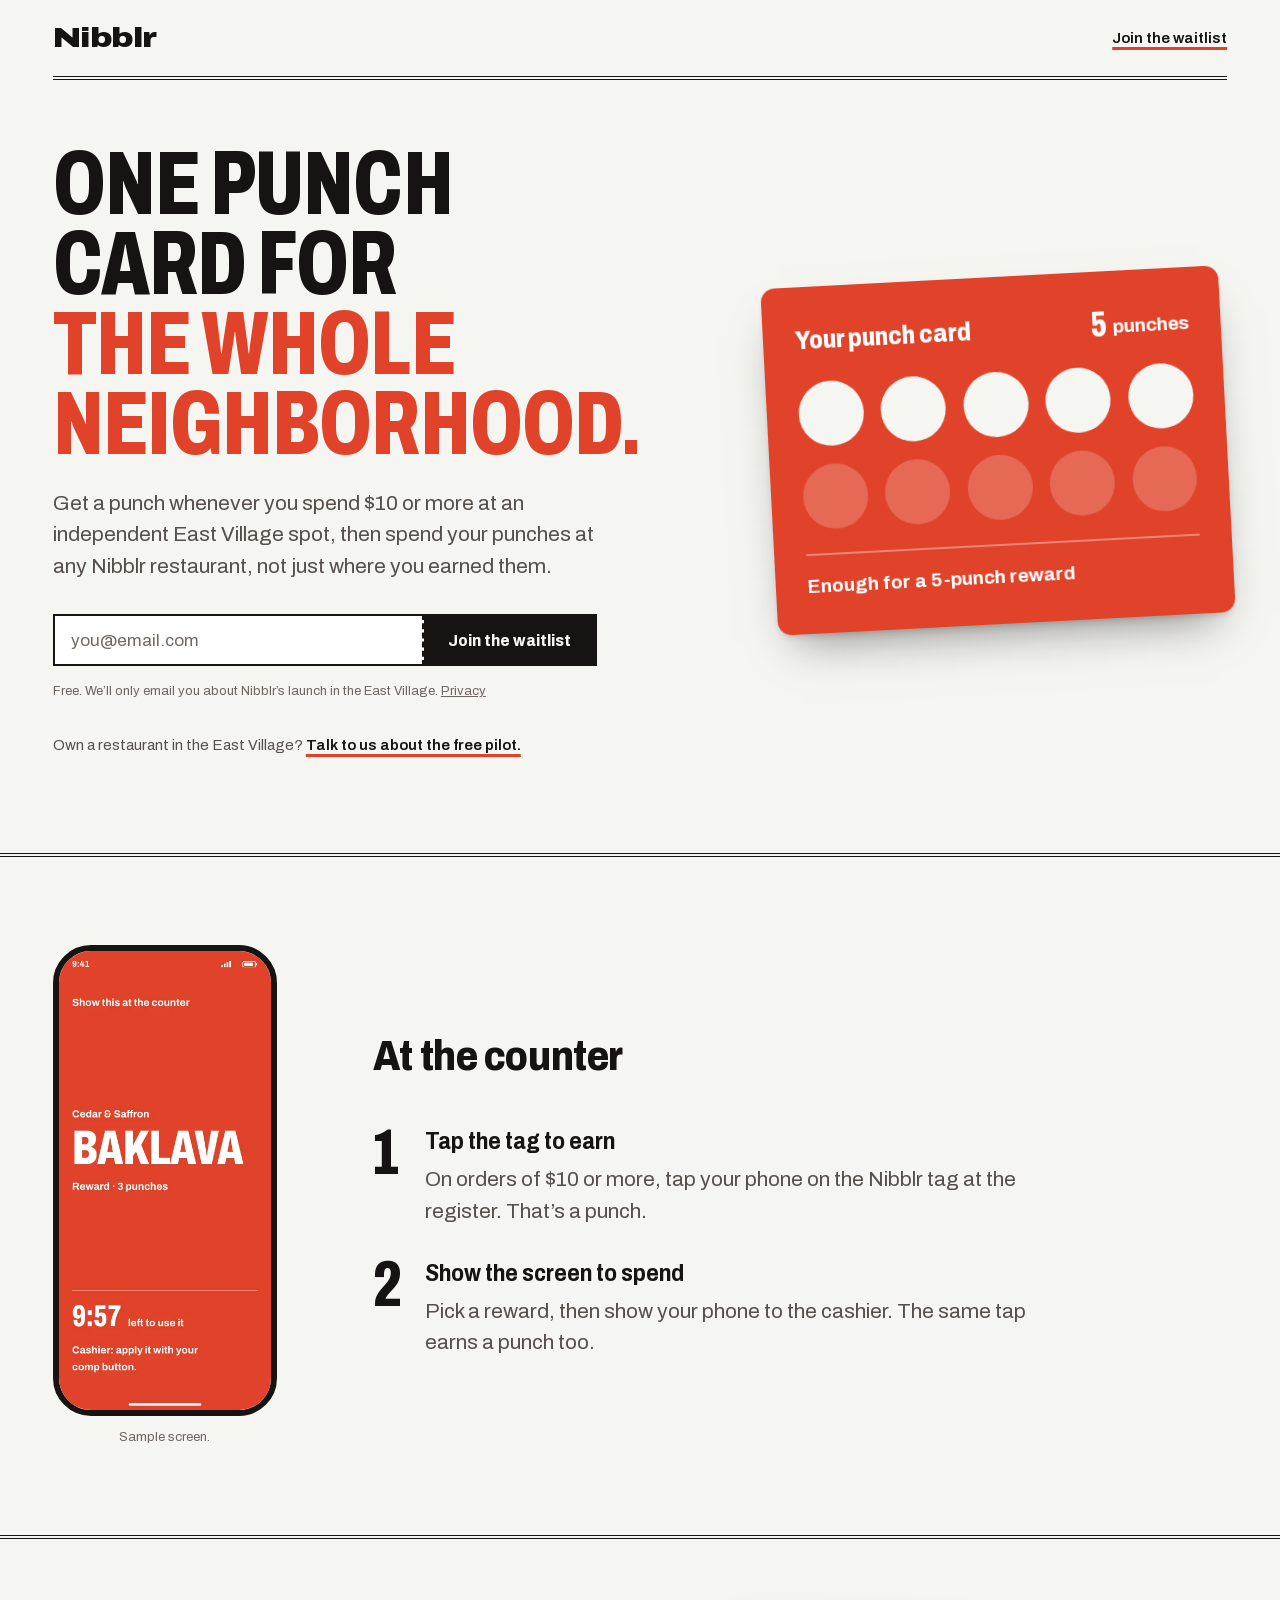
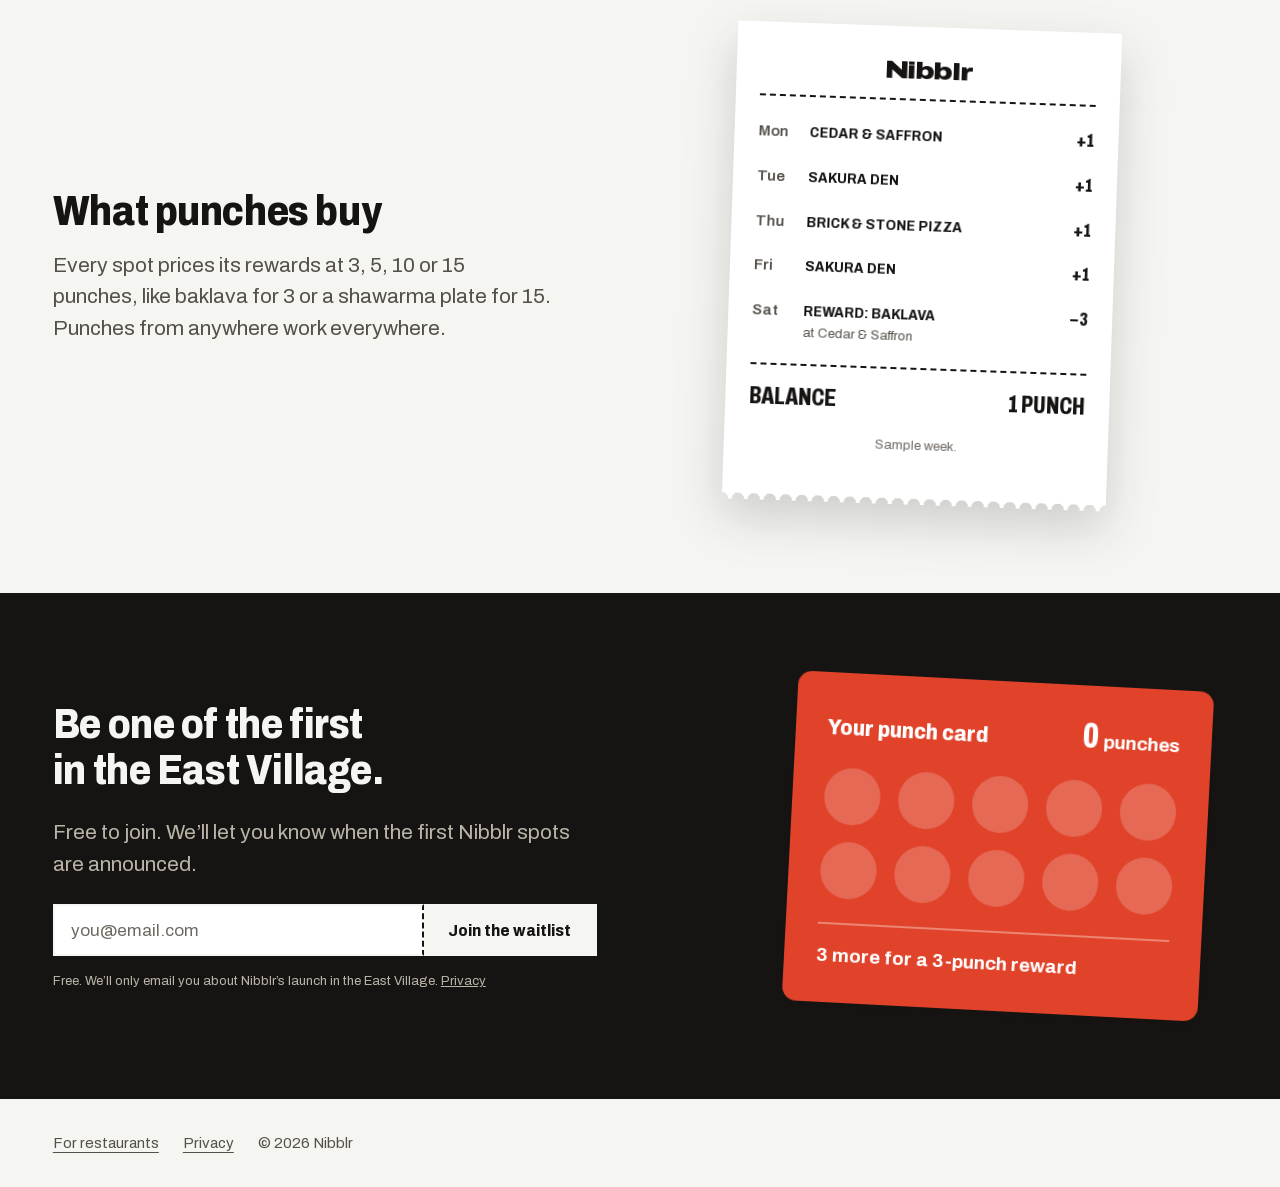
==== commit a70150e0: "Remove unused app screenshots; heading full stops follow one rule Headings that make a claim or a ca" ====
--- a/index.html
+++ b/index.html
@@ -235,7 +235,7 @@
       <section class="section" aria-labelledby="rewards-title">
         <div class="wrap rewards">
           <div class="section-head">
-            <h2 class="t-h2" id="rewards-title">What punches buy.</h2>
+            <h2 class="t-h2" id="rewards-title">What punches buy</h2>
             <p class="t-lead">Every spot prices its rewards at 3, 5, 10 or 15 punches, like baklava for 3 or a shawarma plate for 15. Punches from anywhere work everywhere.</p>
           </div>
           <figure class="receipt-object" aria-label="Sample receipt: one diner’s week, four punches earned at three spots, three spent on baklava, balance 1 punch">
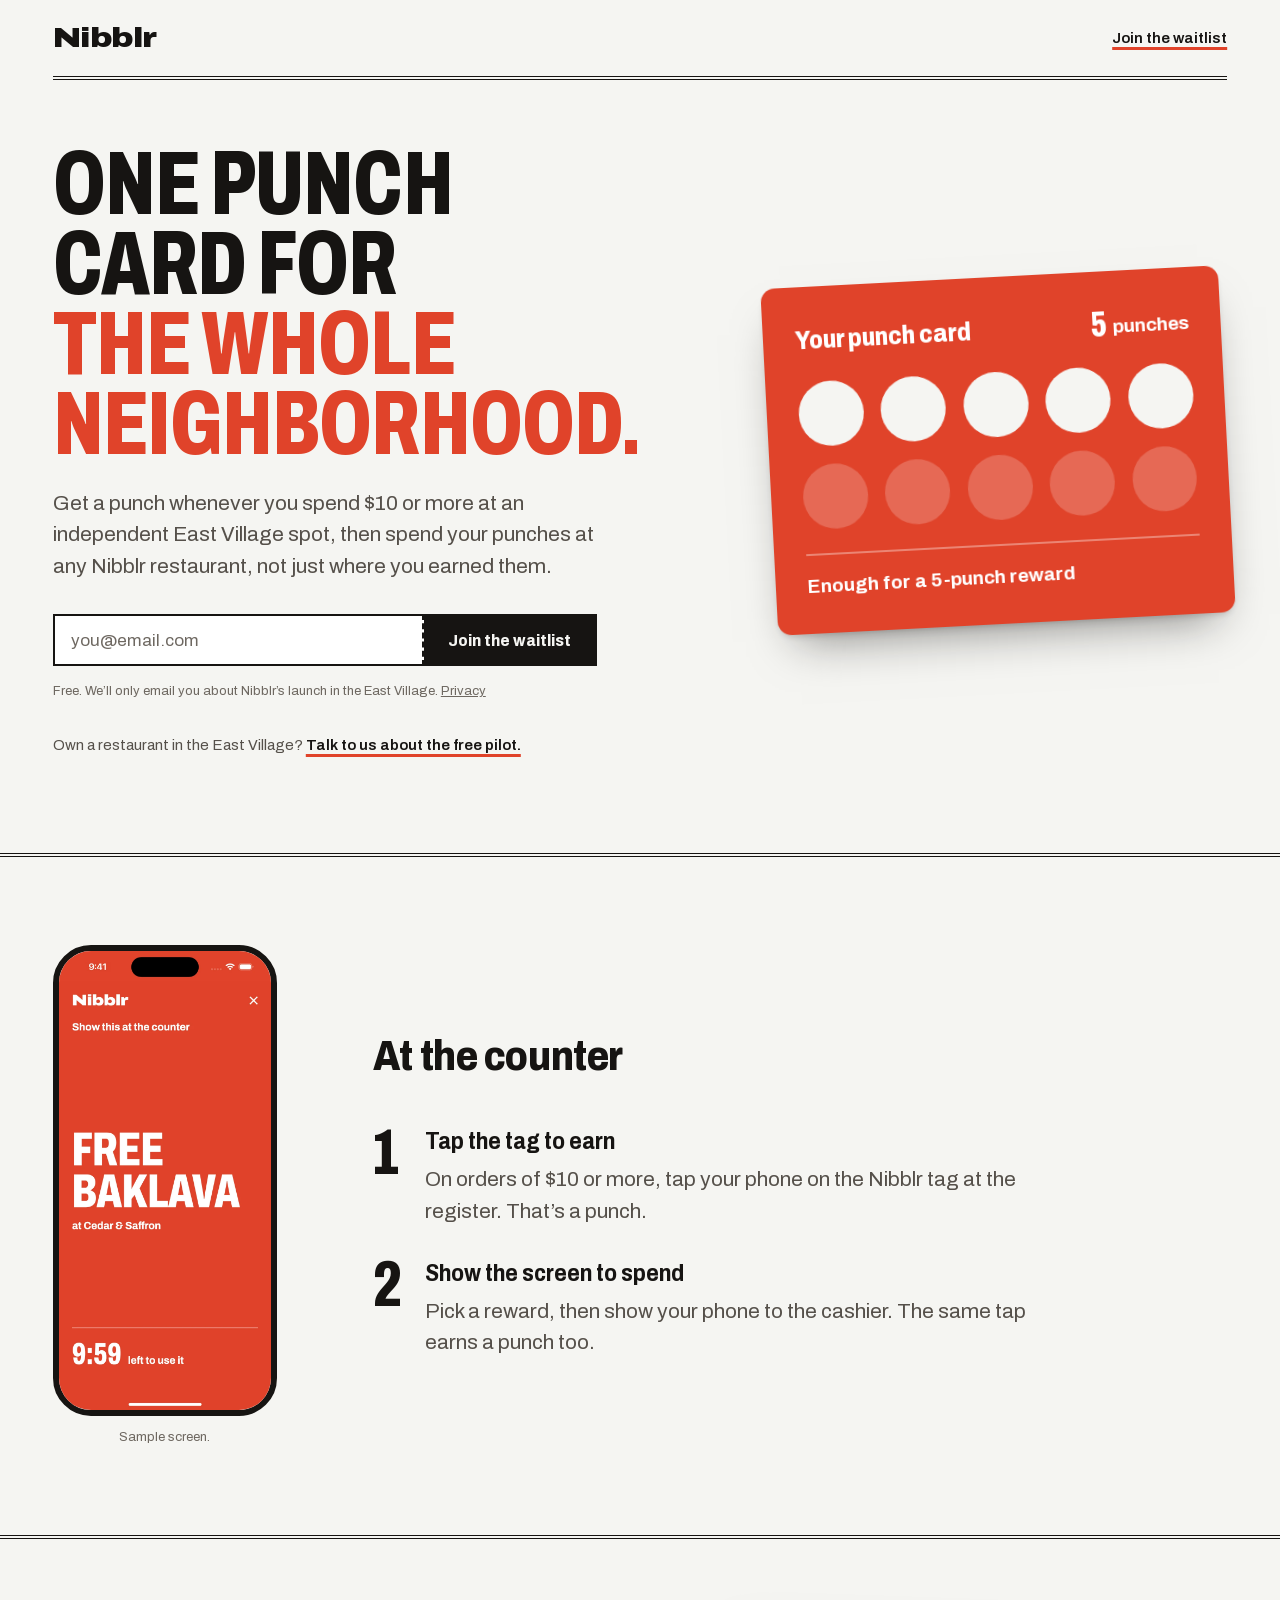
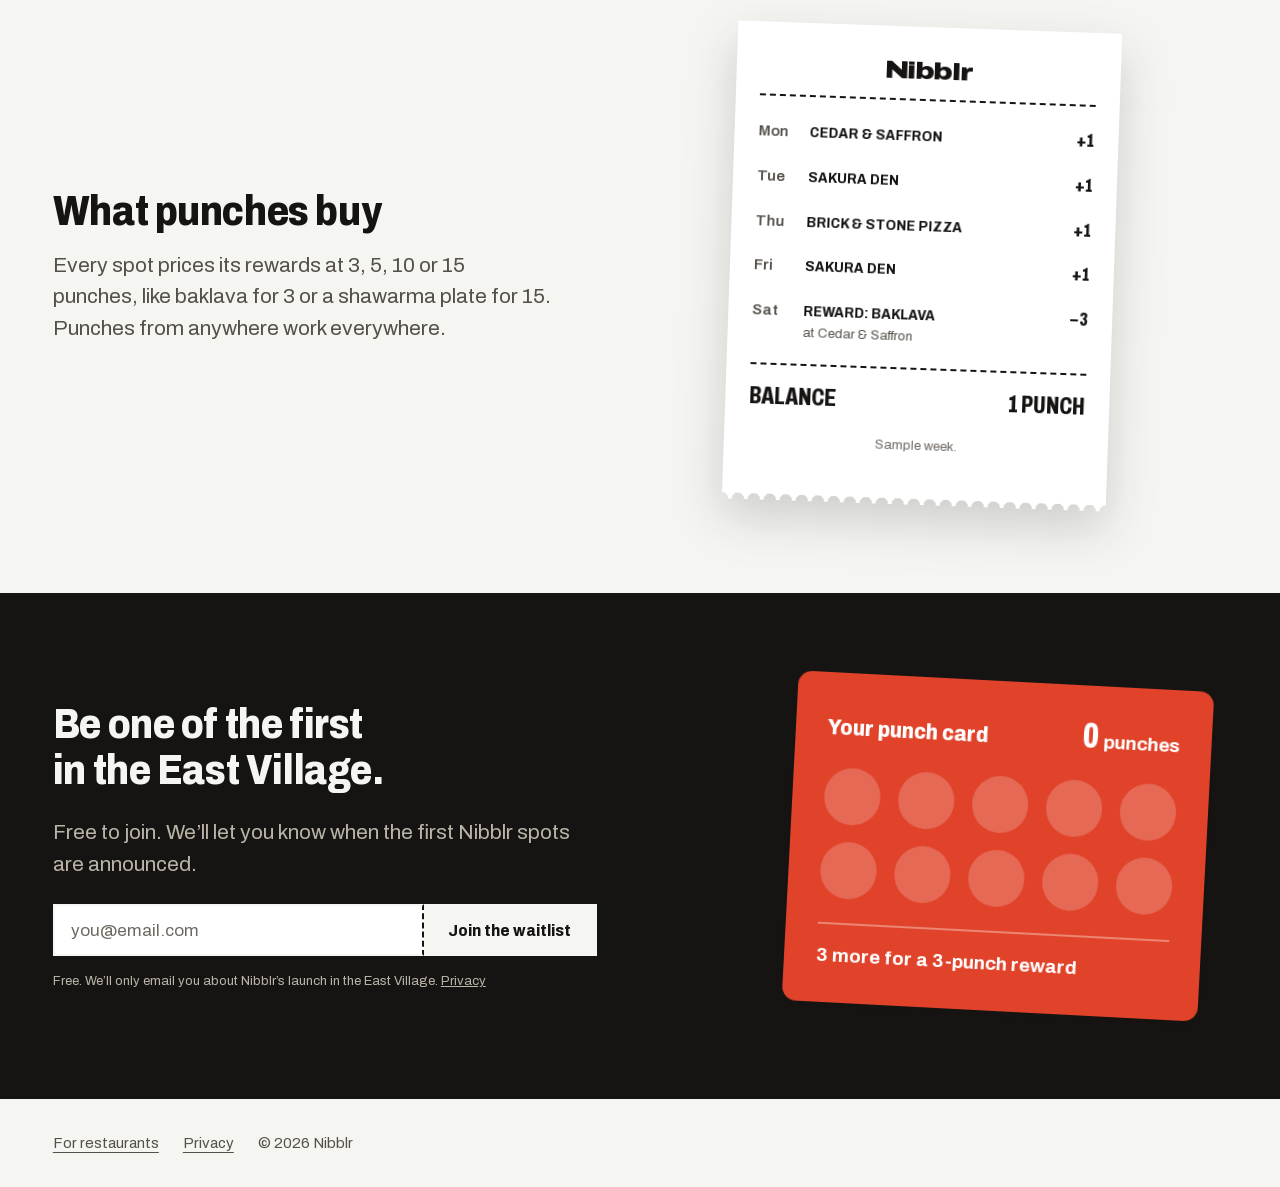
==== commit 232a8cb7: "The counter screen image comes from the redesigned app" ====
--- a/index.html
+++ b/index.html
@@ -10,12 +10,12 @@
     <meta property="og:url" content="https://joinnibblr.com/" />
     <meta property="og:title" content="Nibblr: one punch card for the whole neighborhood" />
     <meta property="og:description" content="Get a punch every visit and spend your punches at any Nibblr spot in the East Village. Join the waitlist." />
-    <meta property="og:image" content="https://joinnibblr.com/share.png?v=3" />
+    <meta property="og:image" content="https://joinnibblr.com/share.png?v=4" />
     <meta property="og:image:width" content="1200" />
     <meta property="og:image:height" content="630" />
-    <meta property="og:image:alt" content="Nibblr: one punch card for the whole neighborhood. A tomato-red punch card with 5 of 10 punches, enough for a 5-punch reward." />
+    <meta property="og:image:alt" content="Nibblr: one punch card for the whole neighborhood. A tomato-red punch card with 5 of 10 punches." />
     <meta name="twitter:card" content="summary_large_image" />
-    <meta name="twitter:image:alt" content="Nibblr: one punch card for the whole neighborhood. A tomato-red punch card with 5 of 10 punches, enough for a 5-punch reward." />
+    <meta name="twitter:image:alt" content="Nibblr: one punch card for the whole neighborhood. A tomato-red punch card with 5 of 10 punches." />
     <meta name="theme-color" content="#f5f5f2" />
     <link rel="preload" href="fonts/archivo-var-latin.woff2" as="font" type="font/woff2" crossorigin />
     <link rel="stylesheet" href="site.css" />
@@ -224,7 +224,7 @@
             </div>
             <figure class="screen-figure">
               <picture class="screen-slot">
-                <img src="images/screen-reward.webp" width="390" height="844" loading="lazy" alt="Sample app screen: the counter screen, all tomato red, showing a Baklava reward from Cedar &amp; Saffron for 3 punches, 9:57 left to use it" />
+                <img src="images/screen-reward.webp" width="390" height="844" loading="lazy" alt="Sample app screen: the counter screen, all tomato red, under the Nibblr wordmark: “Show this at the counter”, Free baklava at Cedar &amp; Saffron, with 9:59 left to use it" />
               </picture>
               <figcaption class="t-fine">Sample screen.</figcaption>
             </figure>
--- a/site.css
+++ b/site.css
@@ -653,7 +653,7 @@
 /* ==========================================================================
    RESTAURANTS PAGE: same parts, aimed at owners
    ========================================================================== */
-/* The pilot's three promises, set like a printed strip between double rules */
+/* The pilot's three promises, a small line under the hero button */
 .pilot-strip { list-style: none; display: flex; flex-wrap: wrap; gap: var(--space-1) var(--space-4); margin-top: var(--space-3); max-width: var(--measure-narrow); font-size: var(--text-small); font-weight: 700; } /* the reassurance line under the button, like the fine print under the diner form */
 .pilot-strip li { display: inline-flex; align-items: center; gap: var(--space-2); }
 .pilot-strip li + li::before { content: ""; width: 0.3em; height: 0.3em; border-radius: var(--radius-full); background: currentColor; }
@@ -676,7 +676,7 @@
 .faq > div { display: grid; grid-template-columns: minmax(0, 0.8fr) minmax(0, 1.2fr); gap: var(--space-3) var(--space-8); align-items: baseline; padding-block: var(--space-5); border-top: var(--rule-soft); }
 .faq dd { margin: 0; color: var(--color-text-muted); max-width: 36rem; text-wrap: pretty; }
 /* Contact band: the pilot terms beside the form */
-.pilot-terms { list-style: none; display: grid; gap: var(--space-4); max-width: 34rem; color: var(--color-on-band-muted); }
+.pilot-terms { list-style: none; display: grid; gap: var(--space-4); max-width: var(--measure-narrow); color: var(--color-on-band-muted); }
 .pilot-terms li { display: grid; grid-template-columns: 6.5rem 1fr; gap: var(--space-4); align-items: baseline; padding-top: var(--space-4); border-top: 1px dashed var(--color-on-band-muted); }
 .pilot-terms .num { font-weight: 800; font-stretch: var(--stretch-condensed); font-size: var(--text-h4); color: var(--color-on-band); }
 .lead { width: 100%; }
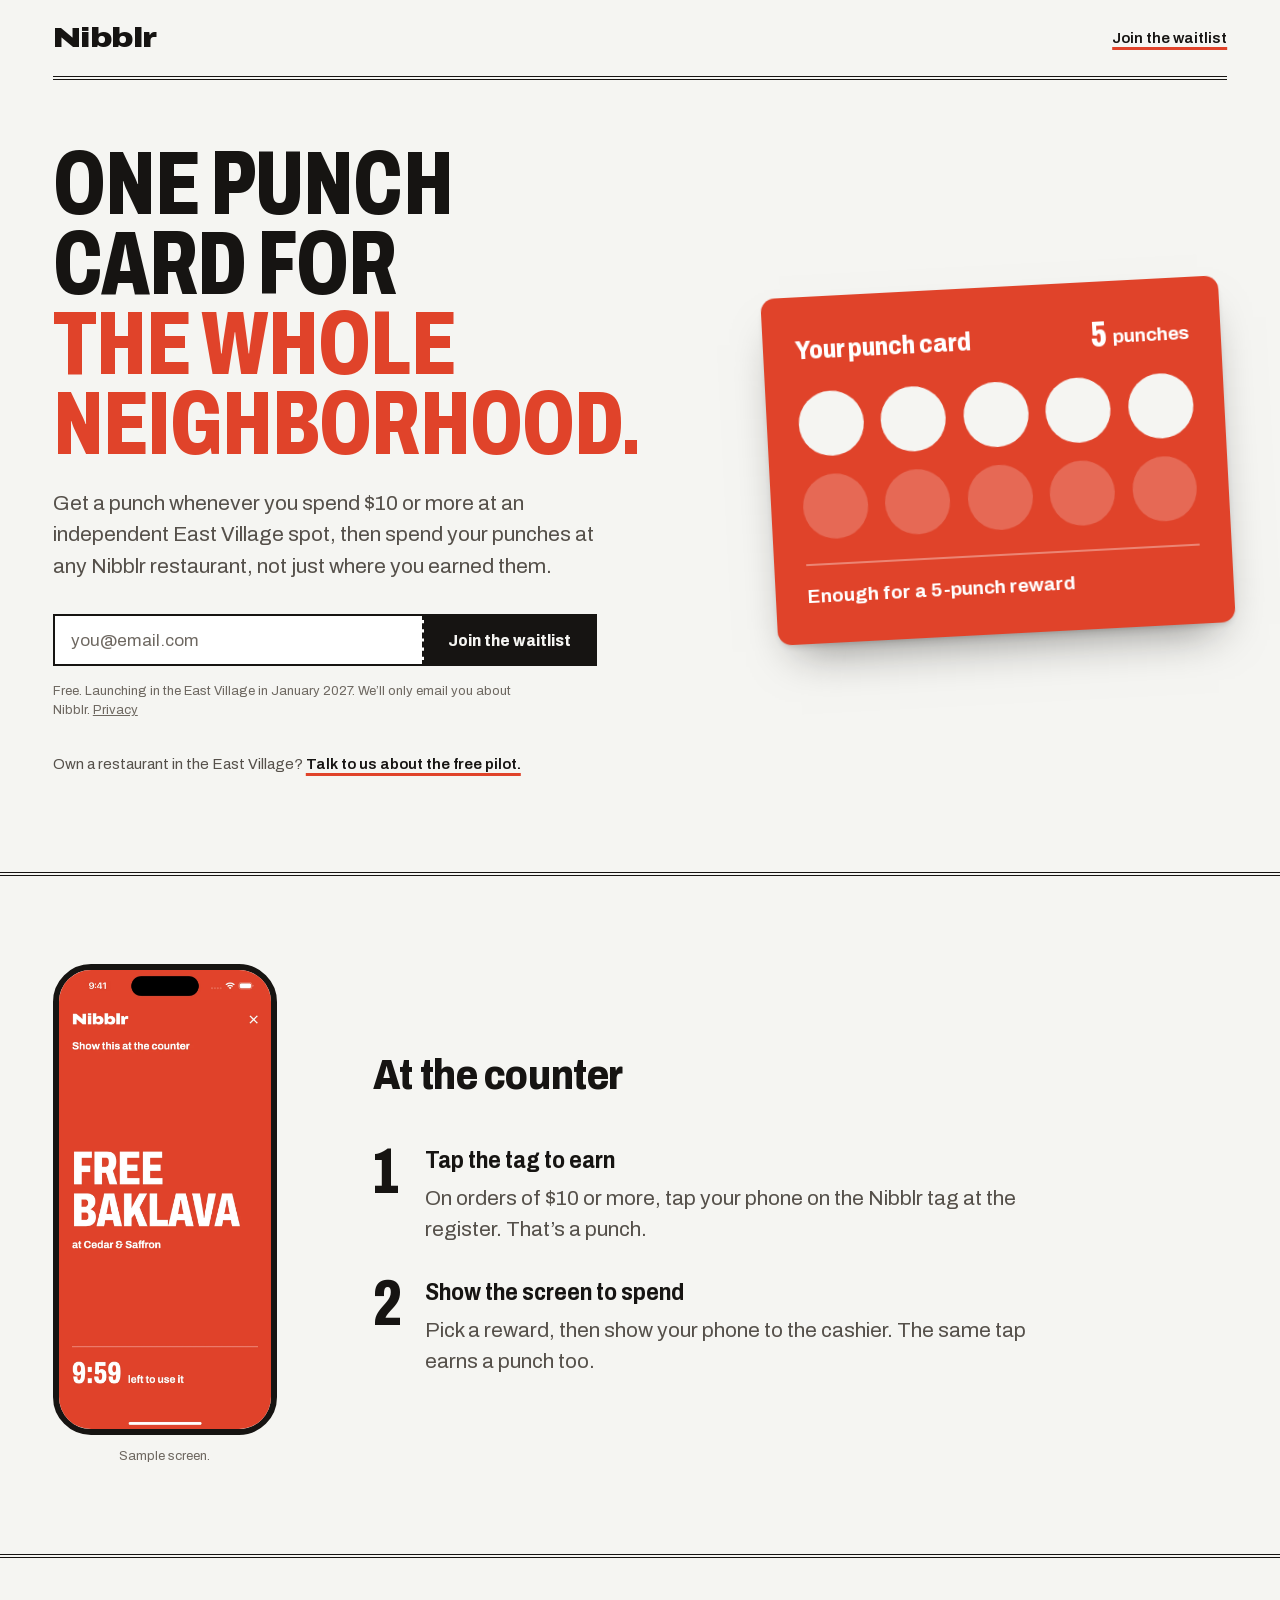
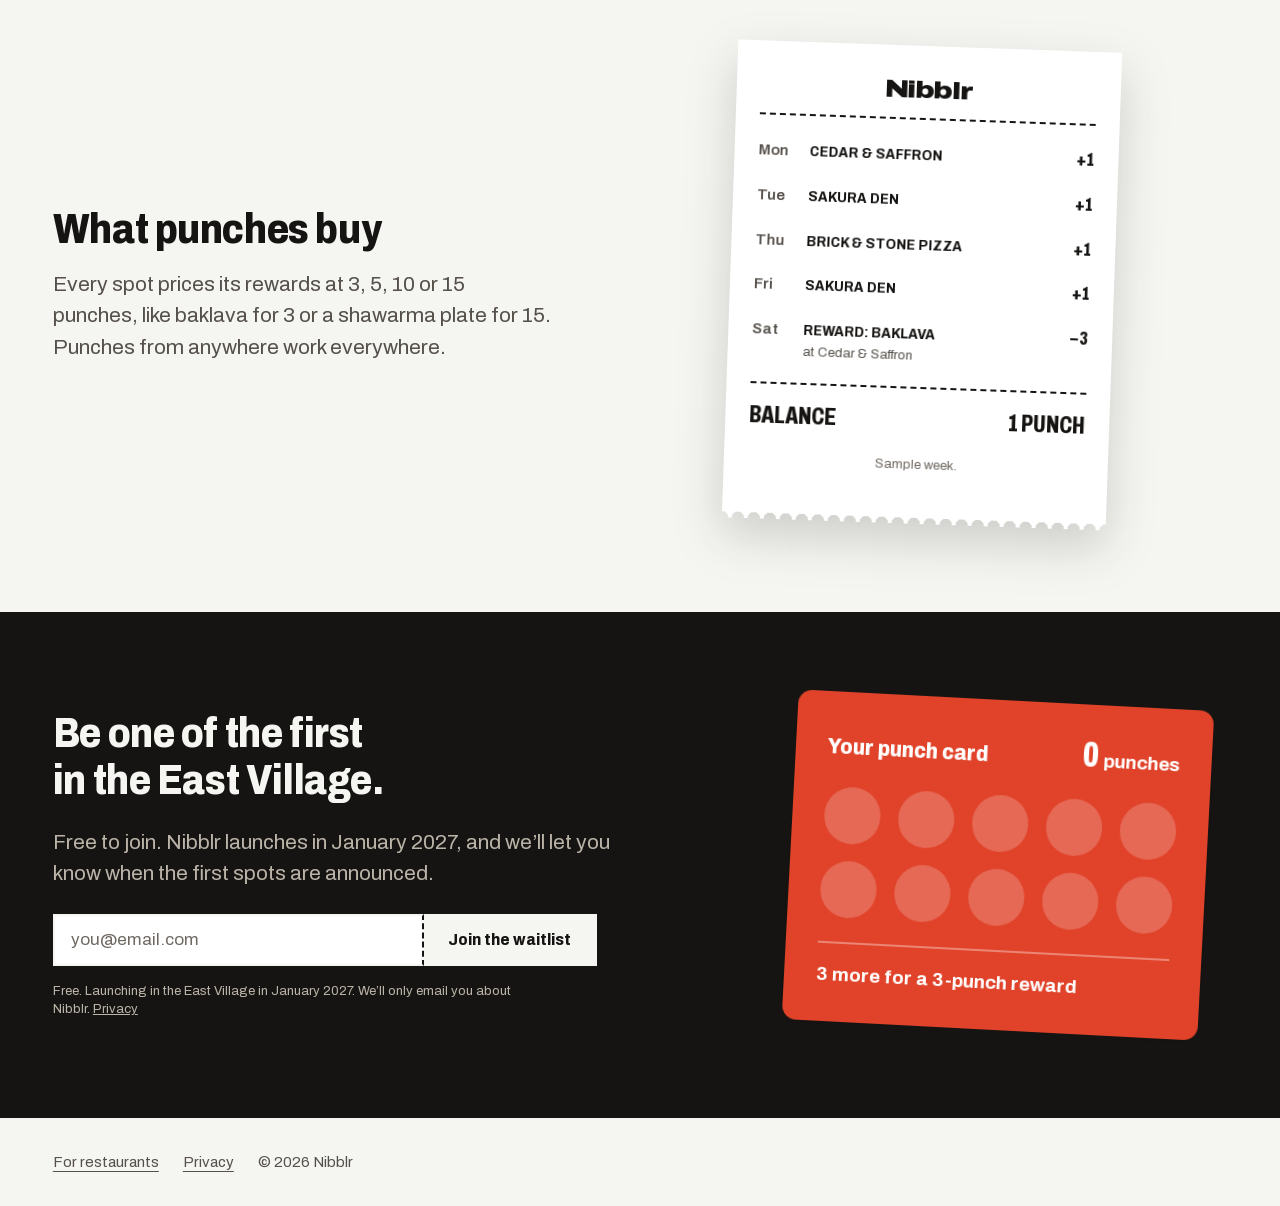
==== commit 739e8285: "Say where you are and when Nibblr launches The restaurants page nav reads "Nibblr for restaurants", " ====
--- a/index.html
+++ b/index.html
@@ -4,7 +4,10 @@
     <meta charset="UTF-8" />
     <meta name="viewport" content="width=device-width, initial-scale=1.0" />
     <title>Nibblr — One punch card for the whole neighborhood</title>
-    <link rel="icon" type="image/svg+xml" href="data:image/svg+xml,<svg xmlns='http://www.w3.org/2000/svg' viewBox='0 0 32 32'><rect width='32' height='32' rx='6' fill='%23e0432a'/><circle cx='11' cy='16' r='4.5' fill='%23f5f5f2'/><circle cx='21' cy='16' r='4.5' fill='%23f5f5f2' fill-opacity='.35'/></svg>" />
+    <link rel="icon" href="/favicon.ico" sizes="48x48" />
+    <link rel="icon" href="/favicon.svg" type="image/svg+xml" />
+    <link rel="icon" href="/icon-192.png" type="image/png" sizes="192x192" />
+    <link rel="apple-touch-icon" href="/apple-touch-icon.png" />
     <meta name="description" content="One punch card for the East Village's independent restaurants. Get a punch every visit and spend your punches at any Nibblr spot. Join the waitlist." />
     <meta property="og:type" content="website" />
     <meta property="og:url" content="https://joinnibblr.com/" />
@@ -19,6 +22,30 @@
     <meta name="theme-color" content="#f5f5f2" />
     <link rel="preload" href="fonts/archivo-var-latin.woff2" as="font" type="font/woff2" crossorigin />
     <link rel="stylesheet" href="site.css" />
+    <link rel="canonical" href="https://joinnibblr.com/" />
+    <script type="application/ld+json">
+      {
+        "@context": "https://schema.org",
+        "@graph": [
+          {
+            "@type": "WebSite",
+            "@id": "https://joinnibblr.com/#website",
+            "name": "Nibblr",
+            "alternateName": ["Nibblr East Village", "joinnibblr"],
+            "url": "https://joinnibblr.com/"
+          },
+          {
+            "@type": "Organization",
+            "@id": "https://joinnibblr.com/#org",
+            "name": "Nibblr",
+            "url": "https://joinnibblr.com/",
+            "logo": "https://joinnibblr.com/logo.png",
+            "description": "One punch card shared by the East Village's independent restaurants.",
+            "areaServed": { "@type": "Place", "name": "East Village, New York, NY" }
+          }
+        ]
+      }
+    </script>
   </head>
   <body>
     <svg width="0" height="0" style="position:absolute" aria-hidden="true">
@@ -55,7 +82,7 @@
               <!-- Spam honeypot: hidden from people, filled in by bots -->
               <input type="checkbox" name="_honeypot" style="display:none" tabindex="-1" autocomplete="off" />
               <p class="error-msg form-error" role="alert" hidden><svg aria-hidden="true"><use href="#i-alert"/></svg><span></span></p>
-              <p class="t-fine">Free. We’ll only email you about Nibblr’s launch in the East Village. <a href="privacy.html">Privacy</a></p>
+              <p class="t-fine">Free. Launching in the East Village in January 2027. We’ll only email you about Nibblr. <a href="privacy.html">Privacy</a></p>
             </form>
 
             <form class="waitlist-step wl-spots" action="https://submit-form.com/71qjJs8oy" method="POST" novalidate hidden>
@@ -259,7 +286,7 @@
         <div class="wrap band-inner">
           <div class="band-copy">
             <h2 class="t-h2" id="closing-title">Be one of the first in the East Village.</h2>
-            <p class="t-lead muted">Free to join. We’ll let you know when the first Nibblr spots are announced.</p>
+            <p class="t-lead muted">Free to join. Nibblr launches in January 2027, and we’ll let you know when the first spots are announced.</p>
             <div class="band-form waitlist" id="waitlist-band" data-waitlist>
             <form class="waitlist-step wl-form" action="https://submit-form.com/71qjJs8oy" method="POST" novalidate>
               <div>
@@ -272,7 +299,7 @@
               <!-- Spam honeypot: hidden from people, filled in by bots -->
               <input type="checkbox" name="_honeypot" style="display:none" tabindex="-1" autocomplete="off" />
               <p class="error-msg form-error" role="alert" hidden><svg aria-hidden="true"><use href="#i-alert"/></svg><span></span></p>
-              <p class="t-fine">Free. We’ll only email you about Nibblr’s launch in the East Village. <a href="privacy.html">Privacy</a></p>
+              <p class="t-fine">Free. Launching in the East Village in January 2027. We’ll only email you about Nibblr. <a href="privacy.html">Privacy</a></p>
             </form>
 
             <form class="waitlist-step wl-spots" action="https://submit-form.com/71qjJs8oy" method="POST" novalidate hidden>
--- a/site.css
+++ b/site.css
@@ -589,6 +589,9 @@
    ========================================================================== */
 .wrap { width: min(100% - 2 * var(--gutter), var(--page-max)); margin-inline: auto; }
 .site-nav .link { font-size: var(--text-small); }
+/* Restaurants page: the audience sits beside the wordmark as a lockup, never above the headline */
+.nav-brand { display: inline-flex; align-items: baseline; gap: 0.45em; }
+.nav-where { font-size: var(--text-small); font-weight: 600; color: var(--color-text-muted); white-space: nowrap; }
 
 .section { padding-block: var(--space-section); border-top: var(--rule-double); }
 .section-head { display: grid; gap: var(--space-4); max-width: 40rem; margin-bottom: var(--space-7); }
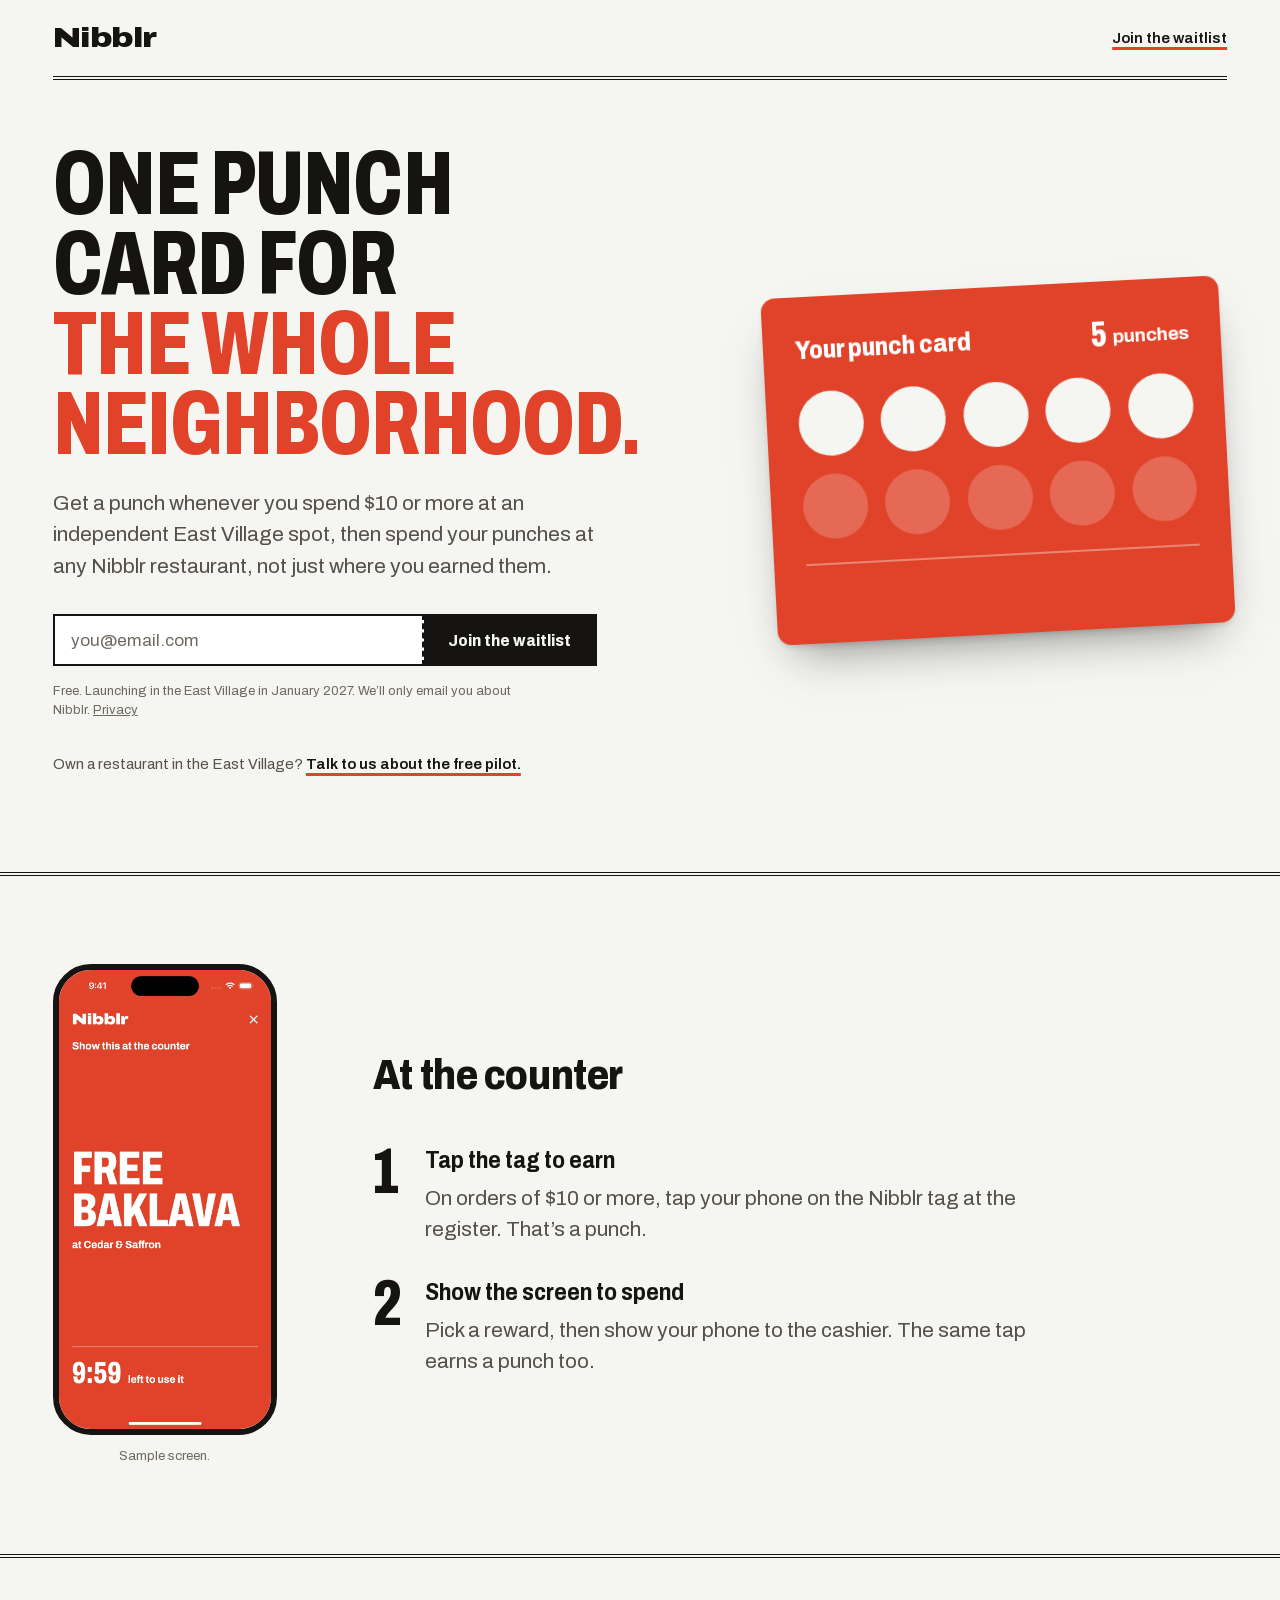
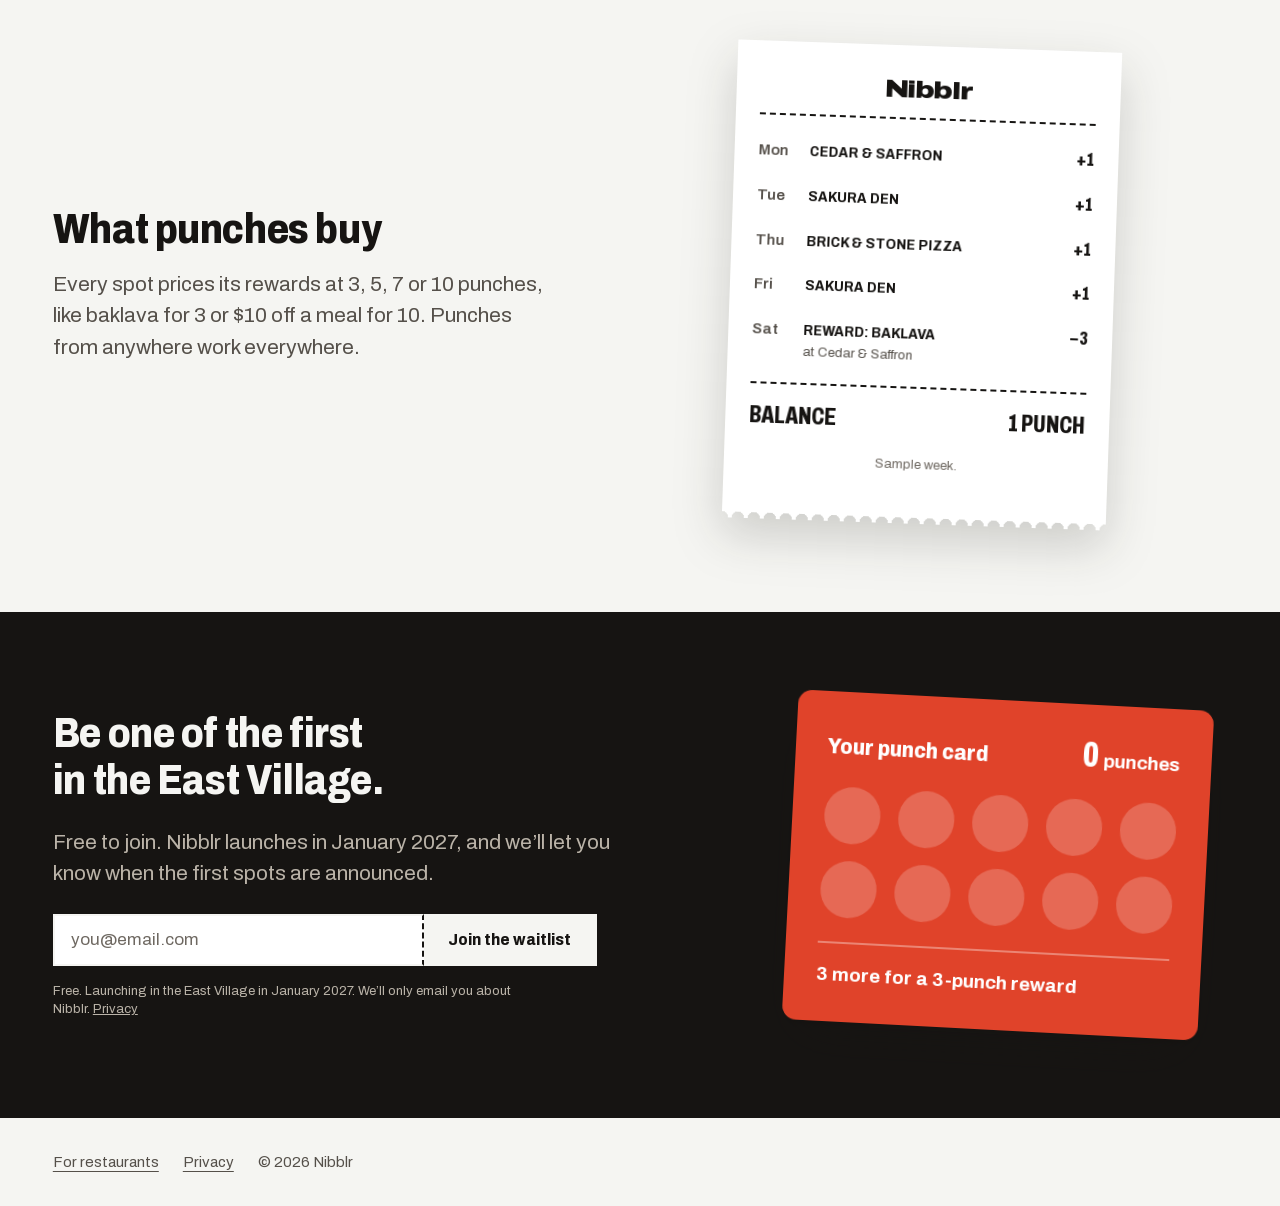
==== commit e1d3a1c8: "Punch levels are 3, 5, 7 and 10: the copy, the sample menu and the card's countdown" ====
--- a/index.html
+++ b/index.html
@@ -143,7 +143,7 @@
               var holes = Array.prototype.slice.call(button.querySelectorAll('.punch'));
               var count = button.querySelector('[data-count]');
               var foot = button.querySelector('[data-foot]');
-              var tiers = [3, 5, 10, 15];
+              var tiers = [3, 5, 7, 10];
               var css = getComputedStyle(document.documentElement);
               var ms = function (name) { return parseFloat(css.getPropertyValue(name)); };
               var reduced = matchMedia('(prefers-reduced-motion: reduce)').matches;
@@ -263,7 +263,7 @@
         <div class="wrap rewards">
           <div class="section-head">
             <h2 class="t-h2" id="rewards-title">What punches buy</h2>
-            <p class="t-lead">Every spot prices its rewards at 3, 5, 10 or 15 punches, like baklava for 3 or a shawarma plate for 15. Punches from anywhere work everywhere.</p>
+            <p class="t-lead">Every spot prices its rewards at 3, 5, 7 or 10 punches, like baklava for 3 or $10 off a meal for 10. Punches from anywhere work everywhere.</p>
           </div>
           <figure class="receipt-object" aria-label="Sample receipt: one diner’s week, four punches earned at three spots, three spent on baklava, balance 1 punch">
             <div class="receipt">
